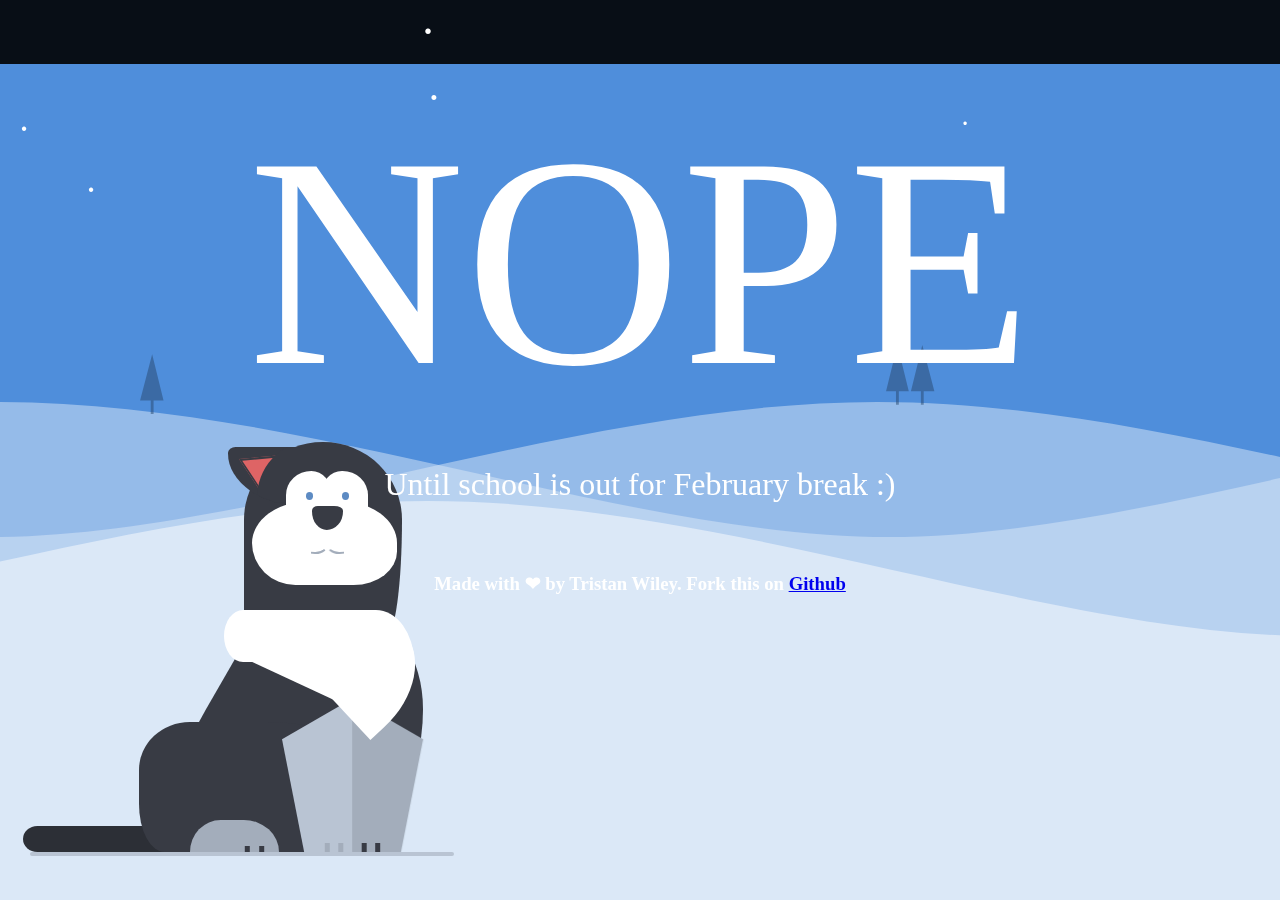
==== index.html @ 97c97c4b "Yelling" ====
<!DOCTYPE html>
<html>

<head>
    <title>Is Marcellus Closed?</title>
    <script src="https://ajax.googleapis.com/ajax/libs/jquery/3.1.0/jquery.min.js"></script>
    <script src="js/index.js"></script>
    <script src="js/snowstorm.js"></script>
    <link rel="stylesheet" type="text/css" href="css/style.css">
</head>

<body>
    <div class="ticker-wrap">
        <div class="ticker">
            <div class="ticker__item" id="after-school"></div>
            <div class="ticker__item">Don't yell at me if we don't have school, I can't control it.</div>
        </div>
    </div>
    <div class="isit">
        <h1 class="isclosed" style="display:flex;justify-content:center;align-items:center;font-size:300px; margin-bottom: 10px;">NOPE</h1>
        <div class="wintertext count" id="countdown"></div>
        <h1 class="wintertext">Until school is out for February break :)</h1>
        <h3 class="isskan"></h3>
        <h3 class="love" style="margin-top: 70px;">Made with &#10084; by Tristan Wiley. Fork this on <a href="https://github.com/TristanWiley/IsMarcellusClosed">Github</a></h3>
    </div>
    <!-- Begin Snowman -->
    <div class="content--husky">
        <div class="husky">
            <div class="husky-mane">
                <div class="husky-coat"></div>
            </div>
            <div class="husky-body">
                <div class="husky-head">
                    <div class="husky-ear"></div>
                    <div class="husky-ear"></div>
                    <div class="husky-face">
                        <div class="husky-eye"></div>
                        <div class="husky-eye"></div>
                        <div class="husky-nose"></div>
                        <div class="husky-mouth">
                            <div class="husky-lips"></div>
                            <div class="husky-tongue"></div>
                        </div>
                    </div>
                </div>
                <div class="husky-torso"></div>
            </div>
            <div class="husky-legs">
                <div class="husky-front-legs">
                    <div class="husky-leg"></div>
                    <div class="husky-leg"></div>
                </div>
                <div class="husky-hind-leg">
                </div>
            </div>
            <div class="husky-tail">
                <div class="husky-tail">
                    <div class="husky-tail">
                        <div class="husky-tail">
                            <div class="husky-tail">
                                <div class="husky-tail">
                                    <div class="husky-tail"></div>
                                </div>
                            </div>
                        </div>
                    </div>
                </div>
            </div>
        </div>

    </div>
    <!-- // End Snowman -->
    <!--Ads and analytics -->
    <script>
        (function(i, s, o, g, r, a, m) {
            i['GoogleAnalyticsObject'] = r;
            i[r] = i[r] || function() {
                (i[r].q = i[r].q || []).push(arguments)
            }, i[r].l = 1 * new Date();
            a = s.createElement(o),
                m = s.getElementsByTagName(o)[0];
            a.async = 1;
            a.src = g;
            m.parentNode.insertBefore(a, m)
        })(window, document, 'script', 'https://www.google-analytics.com/analytics.js', 'ga');

        ga('create', 'UA-87780012-1', 'auto');
        ga('send', 'pageview');
    </script>
    <div style="text-align: center;">
        <script async src="//pagead2.googlesyndication.com/pagead/js/adsbygoogle.js"></script>
        <!-- Is Marcellus Closed -->
        <ins class="adsbygoogle" style="display:block" data-ad-client="ca-pub-8228328083341151" data-ad-slot="7098614228" data-ad-format="auto"></ins>
        <script>
            (adsbygoogle = window.adsbygoogle || []).push({});
        </script>
    </div>
    <script>
        var end = new Date('02/17/2017 2:20 PM');

        var _second = 1000;
        var _minute = _second * 60;
        var _hour = _minute * 60;
        var _day = _hour * 24;
        var timer;

        function showRemaining() {
            var now = new Date();
            var distance = end - now;
            if (distance < 0) {

                clearInterval(timer);
                document.getElementById('countdown').innerHTML = 'EXPIRED!';

                return;
            }
            var days = Math.floor(distance / _day);
            var hours = Math.floor((distance % _day) / _hour);
            var minutes = Math.floor((distance % _hour) / _minute);
            var seconds = Math.floor((distance % _minute) / _second);

            document.getElementById('countdown').innerHTML = days + 'days ';
            document.getElementById('countdown').innerHTML += hours + 'hrs ';
            document.getElementById('countdown').innerHTML += minutes + 'mins ';
            document.getElementById('countdown').innerHTML += seconds + 'secs';
        }

        timer = setInterval(showRemaining, 1000);
    </script>
</body>

</html>
---- css/style.css ----
html,
body {
    color: white;
    margin: 0px;
}

@font-face {
    font-family: NOPEFont;
    src: url(http://ismarcellusclosed.com/DSSnowfall.ttf);
}

.isclosed {
    font-family: NOPEFont;
    font-weight: 100;
    margin-top: 10px;
}

.wintertext {
    font-family: NOPEFont;
    font-weight: 100;
    display: flex;
    justify-content: center;
    align-items: center;
}

.count {
    font-size: 75px;
    text-align: center;
}

.isskan {
    width: 100%;
    text-align: center;
}

.love {
    text-align: center;
}

.isit {
    z-index: 100;
}

@import url(http://fonts.googleapis.com/css?family=Mountains+of+Christmas:700);
.Absolute-Center {
    position: absolute;
    bottom: 0;
    left: 0;
    margin: 30px;
}

@-webkit-keyframes ticker {
  0% {
    -webkit-transform: translate3d(0, 0, 0);
    transform: translate3d(0, 0, 0);
    visibility: visible;
  }
  100% {
    -webkit-transform: translate3d(-100%, 0, 0);
    transform: translate3d(-100%, 0, 0);
  }
}

@keyframes ticker {
  0% {
    -webkit-transform: translate3d(0, 0, 0);
    transform: translate3d(0, 0, 0);
    visibility: visible;
  }
  100% {
    -webkit-transform: translate3d(-100%, 0, 0);
    transform: translate3d(-100%, 0, 0);
  }
}
.ticker-wrap {
  position: fixed;
  display: -webkit-box;
  top: 0;
  width: 100%;
  overflow: hidden;
  height: 4rem;
  background-color: rgba(0, 0, 0, 0.9);
  padding-left: 100%;
}

.ticker {
  display: inline-block;
  height: 4rem;
  line-height: 4rem;
  white-space: nowrap;
  padding-right: 100%;
  -webkit-animation-iteration-count: infinite;
  animation-iteration-count: infinite;
  -webkit-animation-timing-function: linear;
  animation-timing-function: linear;
  -webkit-animation-name: ticker;
  animation-name: ticker;
  -webkit-animation-duration: 20s;
  animation-duration: 15s;
}
.ticker__item {
  display: inline-block;
  padding: 0 2rem;
  font-size: 2rem;
  color: white;
}

body {
  padding-top: 5rem;
}

h1, h2, p {
  padding: 0 5%;
}


@-webkit-keyframes husky-head {
  0% {
    -webkit-transform: rotate(0);
    transform: rotate(0);
  }
  6.66667% {
    -webkit-transform: rotate(0);
    transform: rotate(0);
  }
  20% {
    -webkit-transform: rotate(-14deg);
    transform: rotate(-14deg);
  }
  40% {
    -webkit-transform: rotate(-7deg);
    transform: rotate(-7deg);
  }
  46.66667% {
    -webkit-transform: rotate(-14deg);
    transform: rotate(-14deg);
  }
  60% {
    -webkit-transform: rotate(-7deg);
    transform: rotate(-7deg);
  }
  73.33333% {
    -webkit-transform: rotate(0);
    transform: rotate(0);
  }
  80% {
    -webkit-transform: rotate(0);
    transform: rotate(0);
  }
}
@keyframes husky-head {
  0% {
    -webkit-transform: rotate(0);
    transform: rotate(0);
  }
  6.66667% {
    -webkit-transform: rotate(0);
    transform: rotate(0);
  }
  20% {
    -webkit-transform: rotate(-14deg);
    transform: rotate(-14deg);
  }
  40% {
    -webkit-transform: rotate(-7deg);
    transform: rotate(-7deg);
  }
  46.66667% {
    -webkit-transform: rotate(-14deg);
    transform: rotate(-14deg);
  }
  60% {
    -webkit-transform: rotate(-7deg);
    transform: rotate(-7deg);
  }
  73.33333% {
    -webkit-transform: rotate(0);
    transform: rotate(0);
  }
  80% {
    -webkit-transform: rotate(0);
    transform: rotate(0);
  }
}
@-webkit-keyframes husky-mouth {
  0% {
    -webkit-transform: translateX(0);
    transform: translateX(0);
  }
  6.66667% {
    -webkit-transform: translateX(0);
    transform: translateX(0);
  }
  13.33333% {
    -webkit-transform: translateX(35%);
    transform: translateX(35%);
  }
  20% {
    -webkit-transform: translateX(35%);
    transform: translateX(35%);
  }
  26.66667% {
    -webkit-transform: translateX(35%);
    transform: translateX(35%);
  }
  33.33333% {
    -webkit-transform: translateX(0) translateY(-5%);
    transform: translateX(0) translateY(-5%);
  }
}
@keyframes husky-mouth {
  0% {
    -webkit-transform: translateX(0);
    transform: translateX(0);
  }
  6.66667% {
    -webkit-transform: translateX(0);
    transform: translateX(0);
  }
  13.33333% {
    -webkit-transform: translateX(35%);
    transform: translateX(35%);
  }
  20% {
    -webkit-transform: translateX(35%);
    transform: translateX(35%);
  }
  26.66667% {
    -webkit-transform: translateX(35%);
    transform: translateX(35%);
  }
  33.33333% {
    -webkit-transform: translateX(0) translateY(-5%);
    transform: translateX(0) translateY(-5%);
  }
}
@-webkit-keyframes husky-nose {
  0% {
    -webkit-transform: translate(0);
    transform: translate(0);
  }
  6.66667% {
    -webkit-transform: translate(0);
    transform: translate(0);
  }
  13.33333% {
    -webkit-transform: translateX(100%);
    transform: translateX(100%);
  }
  26.66667% {
    -webkit-transform: translateX(100%);
    transform: translateX(100%);
  }
  33.33333% {
    -webkit-transform: translateX(0) translateY(-15%);
    transform: translateX(0) translateY(-15%);
  }
}
@keyframes husky-nose {
  0% {
    -webkit-transform: translate(0);
    transform: translate(0);
  }
  6.66667% {
    -webkit-transform: translate(0);
    transform: translate(0);
  }
  13.33333% {
    -webkit-transform: translateX(100%);
    transform: translateX(100%);
  }
  26.66667% {
    -webkit-transform: translateX(100%);
    transform: translateX(100%);
  }
  33.33333% {
    -webkit-transform: translateX(0) translateY(-15%);
    transform: translateX(0) translateY(-15%);
  }
}
@-webkit-keyframes husky-body {
  0% {
    -webkit-transform: translate(0);
    transform: translate(0);
  }
  6.66667% {
    -webkit-transform: translateY(3%);
    transform: translateY(3%);
  }
  13.33333% {
    -webkit-transform: translate(0);
    transform: translate(0);
  }
  20% {
    -webkit-transform: translate(0);
    transform: translate(0);
  }
  26.66667% {
    -webkit-transform: translateY(2%);
    transform: translateY(2%);
  }
  33.33333% {
    -webkit-transform: translateY(0);
    transform: translateY(0);
  }
}
@keyframes husky-body {
  0% {
    -webkit-transform: translate(0);
    transform: translate(0);
  }
  6.66667% {
    -webkit-transform: translateY(3%);
    transform: translateY(3%);
  }
  13.33333% {
    -webkit-transform: translate(0);
    transform: translate(0);
  }
  20% {
    -webkit-transform: translate(0);
    transform: translate(0);
  }
  26.66667% {
    -webkit-transform: translateY(2%);
    transform: translateY(2%);
  }
  33.33333% {
    -webkit-transform: translateY(0);
    transform: translateY(0);
  }
}
@-webkit-keyframes husky-mane {
  0% {
    -webkit-transform: translate(0);
    transform: translate(0);
  }
  6.66667% {
    -webkit-transform: translateY(5%);
    transform: translateY(5%);
  }
  13.33333% {
    -webkit-transform: translate(0);
    transform: translate(0);
  }
  20% {
    -webkit-transform: translate(0);
    transform: translate(0);
  }
  26.66667% {
    -webkit-transform: translateY(3%);
    transform: translateY(3%);
  }
  33.33333% {
    -webkit-transform: translateY(0);
    transform: translateY(0);
  }
}
@keyframes husky-mane {
  0% {
    -webkit-transform: translate(0);
    transform: translate(0);
  }
  6.66667% {
    -webkit-transform: translateY(5%);
    transform: translateY(5%);
  }
  13.33333% {
    -webkit-transform: translate(0);
    transform: translate(0);
  }
  20% {
    -webkit-transform: translate(0);
    transform: translate(0);
  }
  26.66667% {
    -webkit-transform: translateY(3%);
    transform: translateY(3%);
  }
  33.33333% {
    -webkit-transform: translateY(0);
    transform: translateY(0);
  }
}
@-webkit-keyframes husky-face {
  0% {
    -webkit-transform: translate(0);
    transform: translate(0);
  }
  6.66667% {
    -webkit-transform: translate(0);
    transform: translate(0);
  }
  13.33333% {
    -webkit-transform: translateX(15%);
    transform: translateX(15%);
  }
  20% {
    -webkit-transform: translateX(15%) translateY(0);
    transform: translateX(15%) translateY(0);
  }
  26.66667% {
    -webkit-transform: translateX(15%) translateY(0);
    transform: translateX(15%) translateY(0);
  }
  33.33333% {
    -webkit-transform: translateX(0) translateY(-15%);
    transform: translateX(0) translateY(-15%);
  }
  40% {
    -webkit-transform: translateX(0) translateY(-15%);
    transform: translateX(0) translateY(-15%);
  }
  46.66667% {
    -webkit-transform: translateX(0) translateY(0);
    transform: translateX(0) translateY(0);
  }
}
@keyframes husky-face {
  0% {
    -webkit-transform: translate(0);
    transform: translate(0);
  }
  6.66667% {
    -webkit-transform: translate(0);
    transform: translate(0);
  }
  13.33333% {
    -webkit-transform: translateX(15%);
    transform: translateX(15%);
  }
  20% {
    -webkit-transform: translateX(15%) translateY(0);
    transform: translateX(15%) translateY(0);
  }
  26.66667% {
    -webkit-transform: translateX(15%) translateY(0);
    transform: translateX(15%) translateY(0);
  }
  33.33333% {
    -webkit-transform: translateX(0) translateY(-15%);
    transform: translateX(0) translateY(-15%);
  }
  40% {
    -webkit-transform: translateX(0) translateY(-15%);
    transform: translateX(0) translateY(-15%);
  }
  46.66667% {
    -webkit-transform: translateX(0) translateY(0);
    transform: translateX(0) translateY(0);
  }
}
@-webkit-keyframes husky-left-eye {
  2.66667% {
    -webkit-transform: scaleY(1);
    transform: scaleY(1);
  }
  3.33333% {
    -webkit-transform: scaleY(0.3);
    transform: scaleY(0.3);
  }
  4% {
    -webkit-transform: scaleY(1);
    transform: scaleY(1);
  }
  6.66667% {
    -webkit-transform: translateX(0);
    transform: translateX(0);
  }
  9.33333% {
    -webkit-transform: scaleY(1) translateX(75%);
    transform: scaleY(1) translateX(75%);
  }
  10% {
    -webkit-transform: scaleY(0.3) translateX(75%);
    transform: scaleY(0.3) translateX(75%);
  }
  10.66667% {
    -webkit-transform: scaleY(1) translateX(75%);
    transform: scaleY(1) translateX(75%);
  }
  13.33333% {
    -webkit-transform: translateX(150%);
    transform: translateX(150%);
  }
  22% {
    -webkit-transform: scaleY(1) translateX(150%);
    transform: scaleY(1) translateX(150%);
  }
  22.66667% {
    -webkit-transform: scaleY(0.3) translateX(150%);
    transform: scaleY(0.3) translateX(150%);
  }
  23.33333% {
    -webkit-transform: scaleY(1) translateX(150%);
    transform: scaleY(1) translateX(150%);
  }
  25.33333% {
    -webkit-transform: scaleY(1) translateX(150%);
    transform: scaleY(1) translateX(150%);
  }
  26% {
    -webkit-transform: scaleY(0.3) translateX(150%);
    transform: scaleY(0.3) translateX(150%);
  }
  26.66667% {
    -webkit-transform: scaleY(1) translateX(150%);
    transform: scaleY(1) translateX(150%);
  }
  33.33333% {
    -webkit-transform: translateX(0) translateY(-170%);
    transform: translateX(0) translateY(-170%);
  }
  36.0% {
    -webkit-transform: scaleY(1) translateY(-170%);
    transform: scaleY(1) translateY(-170%);
  }
  36.66667% {
    -webkit-transform: scaleY(0.3) translateY(-170%);
    transform: scaleY(0.3) translateY(-170%);
  }
  37.33333% {
    -webkit-transform: scaleY(1) translateY(-170%);
    transform: scaleY(1) translateY(-170%);
  }
  38% {
    -webkit-transform: scaleY(1) translateY(-170%);
    transform: scaleY(1) translateY(-170%);
  }
  38.66667% {
    -webkit-transform: scaleY(0.3) translateY(-170%);
    transform: scaleY(0.3) translateY(-170%);
  }
  39.33333% {
    -webkit-transform: scaleY(1) translateY(-170%);
    transform: scaleY(1) translateY(-170%);
  }
  53.33333% {
    -webkit-transform: translateY(0);
    transform: translateY(0);
  }
  65.33333% {
    -webkit-transform: scaleY(1) translateY(0);
    transform: scaleY(1) translateY(0);
  }
  66% {
    -webkit-transform: scaleY(0.3) translateY(0);
    transform: scaleY(0.3) translateY(0);
  }
  66.66667% {
    -webkit-transform: scaleY(1) translateY(0);
    transform: scaleY(1) translateY(0);
  }
  70% {
    -webkit-transform: scaleY(1) translateY(0);
    transform: scaleY(1) translateY(0);
  }
  70.66667% {
    -webkit-transform: scaleY(0.3) translateY(0);
    transform: scaleY(0.3) translateY(0);
  }
  71.33333% {
    -webkit-transform: scaleY(1) translateY(0);
    transform: scaleY(1) translateY(0);
  }
}
@keyframes husky-left-eye {
  2.66667% {
    -webkit-transform: scaleY(1);
    transform: scaleY(1);
  }
  3.33333% {
    -webkit-transform: scaleY(0.3);
    transform: scaleY(0.3);
  }
  4% {
    -webkit-transform: scaleY(1);
    transform: scaleY(1);
  }
  6.66667% {
    -webkit-transform: translateX(0);
    transform: translateX(0);
  }
  9.33333% {
    -webkit-transform: scaleY(1) translateX(75%);
    transform: scaleY(1) translateX(75%);
  }
  10% {
    -webkit-transform: scaleY(0.3) translateX(75%);
    transform: scaleY(0.3) translateX(75%);
  }
  10.66667% {
    -webkit-transform: scaleY(1) translateX(75%);
    transform: scaleY(1) translateX(75%);
  }
  13.33333% {
    -webkit-transform: translateX(150%);
    transform: translateX(150%);
  }
  22% {
    -webkit-transform: scaleY(1) translateX(150%);
    transform: scaleY(1) translateX(150%);
  }
  22.66667% {
    -webkit-transform: scaleY(0.3) translateX(150%);
    transform: scaleY(0.3) translateX(150%);
  }
  23.33333% {
    -webkit-transform: scaleY(1) translateX(150%);
    transform: scaleY(1) translateX(150%);
  }
  25.33333% {
    -webkit-transform: scaleY(1) translateX(150%);
    transform: scaleY(1) translateX(150%);
  }
  26% {
    -webkit-transform: scaleY(0.3) translateX(150%);
    transform: scaleY(0.3) translateX(150%);
  }
  26.66667% {
    -webkit-transform: scaleY(1) translateX(150%);
    transform: scaleY(1) translateX(150%);
  }
  33.33333% {
    -webkit-transform: translateX(0) translateY(-170%);
    transform: translateX(0) translateY(-170%);
  }
  36.0% {
    -webkit-transform: scaleY(1) translateY(-170%);
    transform: scaleY(1) translateY(-170%);
  }
  36.66667% {
    -webkit-transform: scaleY(0.3) translateY(-170%);
    transform: scaleY(0.3) translateY(-170%);
  }
  37.33333% {
    -webkit-transform: scaleY(1) translateY(-170%);
    transform: scaleY(1) translateY(-170%);
  }
  38% {
    -webkit-transform: scaleY(1) translateY(-170%);
    transform: scaleY(1) translateY(-170%);
  }
  38.66667% {
    -webkit-transform: scaleY(0.3) translateY(-170%);
    transform: scaleY(0.3) translateY(-170%);
  }
  39.33333% {
    -webkit-transform: scaleY(1) translateY(-170%);
    transform: scaleY(1) translateY(-170%);
  }
  53.33333% {
    -webkit-transform: translateY(0);
    transform: translateY(0);
  }
  65.33333% {
    -webkit-transform: scaleY(1) translateY(0);
    transform: scaleY(1) translateY(0);
  }
  66% {
    -webkit-transform: scaleY(0.3) translateY(0);
    transform: scaleY(0.3) translateY(0);
  }
  66.66667% {
    -webkit-transform: scaleY(1) translateY(0);
    transform: scaleY(1) translateY(0);
  }
  70% {
    -webkit-transform: scaleY(1) translateY(0);
    transform: scaleY(1) translateY(0);
  }
  70.66667% {
    -webkit-transform: scaleY(0.3) translateY(0);
    transform: scaleY(0.3) translateY(0);
  }
  71.33333% {
    -webkit-transform: scaleY(1) translateY(0);
    transform: scaleY(1) translateY(0);
  }
}
@-webkit-keyframes husky-right-eye {
  2.66667% {
    -webkit-transform: scaleY(1);
    transform: scaleY(1);
  }
  3.33333% {
    -webkit-transform: scaleY(0.3);
    transform: scaleY(0.3);
  }
  4% {
    -webkit-transform: scaleY(1);
    transform: scaleY(1);
  }
  6.66667% {
    -webkit-transform: translateX(0);
    transform: translateX(0);
  }
  9.33333% {
    -webkit-transform: scaleY(1) translateX(75%);
    transform: scaleY(1) translateX(75%);
  }
  10% {
    -webkit-transform: scaleY(0.3) translateX(75%);
    transform: scaleY(0.3) translateX(75%);
  }
  10.66667% {
    -webkit-transform: scaleY(1) translateX(75%);
    transform: scaleY(1) translateX(75%);
  }
  13.33333% {
    -webkit-transform: translateX(150%);
    transform: translateX(150%);
  }
  22% {
    -webkit-transform: scaleY(1) translateX(150%);
    transform: scaleY(1) translateX(150%);
  }
  22.66667% {
    -webkit-transform: scaleY(0.3) translateX(150%);
    transform: scaleY(0.3) translateX(150%);
  }
  23.33333% {
    -webkit-transform: scaleY(1) translateX(150%);
    transform: scaleY(1) translateX(150%);
  }
  25.33333% {
    -webkit-transform: scaleY(1) translateX(150%);
    transform: scaleY(1) translateX(150%);
  }
  26% {
    -webkit-transform: scaleY(0.3) translateX(150%);
    transform: scaleY(0.3) translateX(150%);
  }
  26.66667% {
    -webkit-transform: scaleY(1) translateX(150%);
    transform: scaleY(1) translateX(150%);
  }
  33.33333% {
    -webkit-transform: translateX(0) translateY(-170%);
    transform: translateX(0) translateY(-170%);
  }
  36.0% {
    -webkit-transform: scaleY(1) translateY(-170%);
    transform: scaleY(1) translateY(-170%);
  }
  36.66667% {
    -webkit-transform: scaleY(0.3) translateY(-170%);
    transform: scaleY(0.3) translateY(-170%);
  }
  37.33333% {
    -webkit-transform: scaleY(1) translateY(-170%);
    transform: scaleY(1) translateY(-170%);
  }
  38% {
    -webkit-transform: scaleY(1) translateY(-170%);
    transform: scaleY(1) translateY(-170%);
  }
  38.66667% {
    -webkit-transform: scaleY(0.3) translateY(-170%);
    transform: scaleY(0.3) translateY(-170%);
  }
  39.33333% {
    -webkit-transform: scaleY(1) translateY(-170%);
    transform: scaleY(1) translateY(-170%);
  }
  53.33333% {
    -webkit-transform: translateY(0);
    transform: translateY(0);
  }
  65.33333% {
    -webkit-transform: scaleY(1) translateY(0);
    transform: scaleY(1) translateY(0);
  }
  66% {
    -webkit-transform: scaleY(0.3) translateY(0);
    transform: scaleY(0.3) translateY(0);
  }
  66.66667% {
    -webkit-transform: scaleY(1) translateY(0);
    transform: scaleY(1) translateY(0);
  }
  70% {
    -webkit-transform: scaleY(1) translateY(0);
    transform: scaleY(1) translateY(0);
  }
  70.66667% {
    -webkit-transform: scaleY(0.3) translateY(0);
    transform: scaleY(0.3) translateY(0);
  }
  71.33333% {
    -webkit-transform: scaleY(1) translateY(0);
    transform: scaleY(1) translateY(0);
  }
}
@keyframes husky-right-eye {
  2.66667% {
    -webkit-transform: scaleY(1);
    transform: scaleY(1);
  }
  3.33333% {
    -webkit-transform: scaleY(0.3);
    transform: scaleY(0.3);
  }
  4% {
    -webkit-transform: scaleY(1);
    transform: scaleY(1);
  }
  6.66667% {
    -webkit-transform: translateX(0);
    transform: translateX(0);
  }
  9.33333% {
    -webkit-transform: scaleY(1) translateX(75%);
    transform: scaleY(1) translateX(75%);
  }
  10% {
    -webkit-transform: scaleY(0.3) translateX(75%);
    transform: scaleY(0.3) translateX(75%);
  }
  10.66667% {
    -webkit-transform: scaleY(1) translateX(75%);
    transform: scaleY(1) translateX(75%);
  }
  13.33333% {
    -webkit-transform: translateX(150%);
    transform: translateX(150%);
  }
  22% {
    -webkit-transform: scaleY(1) translateX(150%);
    transform: scaleY(1) translateX(150%);
  }
  22.66667% {
    -webkit-transform: scaleY(0.3) translateX(150%);
    transform: scaleY(0.3) translateX(150%);
  }
  23.33333% {
    -webkit-transform: scaleY(1) translateX(150%);
    transform: scaleY(1) translateX(150%);
  }
  25.33333% {
    -webkit-transform: scaleY(1) translateX(150%);
    transform: scaleY(1) translateX(150%);
  }
  26% {
    -webkit-transform: scaleY(0.3) translateX(150%);
    transform: scaleY(0.3) translateX(150%);
  }
  26.66667% {
    -webkit-transform: scaleY(1) translateX(150%);
    transform: scaleY(1) translateX(150%);
  }
  33.33333% {
    -webkit-transform: translateX(0) translateY(-170%);
    transform: translateX(0) translateY(-170%);
  }
  36.0% {
    -webkit-transform: scaleY(1) translateY(-170%);
    transform: scaleY(1) translateY(-170%);
  }
  36.66667% {
    -webkit-transform: scaleY(0.3) translateY(-170%);
    transform: scaleY(0.3) translateY(-170%);
  }
  37.33333% {
    -webkit-transform: scaleY(1) translateY(-170%);
    transform: scaleY(1) translateY(-170%);
  }
  38% {
    -webkit-transform: scaleY(1) translateY(-170%);
    transform: scaleY(1) translateY(-170%);
  }
  38.66667% {
    -webkit-transform: scaleY(0.3) translateY(-170%);
    transform: scaleY(0.3) translateY(-170%);
  }
  39.33333% {
    -webkit-transform: scaleY(1) translateY(-170%);
    transform: scaleY(1) translateY(-170%);
  }
  53.33333% {
    -webkit-transform: translateY(0);
    transform: translateY(0);
  }
  65.33333% {
    -webkit-transform: scaleY(1) translateY(0);
    transform: scaleY(1) translateY(0);
  }
  66% {
    -webkit-transform: scaleY(0.3) translateY(0);
    transform: scaleY(0.3) translateY(0);
  }
  66.66667% {
    -webkit-transform: scaleY(1) translateY(0);
    transform: scaleY(1) translateY(0);
  }
  70% {
    -webkit-transform: scaleY(1) translateY(0);
    transform: scaleY(1) translateY(0);
  }
  70.66667% {
    -webkit-transform: scaleY(0.3) translateY(0);
    transform: scaleY(0.3) translateY(0);
  }
  71.33333% {
    -webkit-transform: scaleY(1) translateY(0);
    transform: scaleY(1) translateY(0);
  }
}
@-webkit-keyframes husky-tongue {
  46.66667% {
    -webkit-transform: translateY(0);
    transform: translateY(0);
  }
  53.33333% {
    -webkit-transform: translateY(100%) rotate(10deg);
    transform: translateY(100%) rotate(10deg);
  }
  73.33333% {
    -webkit-transform: translateY(100%) rotate(10deg);
    transform: translateY(100%) rotate(10deg);
  }
  80% {
    -webkit-transform: translateY(0);
    transform: translateY(0);
  }
}
@keyframes husky-tongue {
  46.66667% {
    -webkit-transform: translateY(0);
    transform: translateY(0);
  }
  53.33333% {
    -webkit-transform: translateY(100%) rotate(10deg);
    transform: translateY(100%) rotate(10deg);
  }
  73.33333% {
    -webkit-transform: translateY(100%) rotate(10deg);
    transform: translateY(100%) rotate(10deg);
  }
  80% {
    -webkit-transform: translateY(0);
    transform: translateY(0);
  }
}
@-webkit-keyframes husky-mouth-cover-left {
  40% {
    -webkit-transform: rotate(0);
    transform: rotate(0);
  }
  60% {
    -webkit-transform: rotate(90deg);
    transform: rotate(90deg);
  }
  73.33333% {
    -webkit-transform: rotate(90deg);
    transform: rotate(90deg);
  }
  86.66667% {
    -webkit-transform: rotate(0);
    transform: rotate(0);
  }
}
@keyframes husky-mouth-cover-left {
  40% {
    -webkit-transform: rotate(0);
    transform: rotate(0);
  }
  60% {
    -webkit-transform: rotate(90deg);
    transform: rotate(90deg);
  }
  73.33333% {
    -webkit-transform: rotate(90deg);
    transform: rotate(90deg);
  }
  86.66667% {
    -webkit-transform: rotate(0);
    transform: rotate(0);
  }
}
@-webkit-keyframes husky-mouth-cover-right {
  40% {
    -webkit-transform: rotate(0);
    transform: rotate(0);
  }
  60% {
    -webkit-transform: rotate(-90deg);
    transform: rotate(-90deg);
  }
  73.33333% {
    -webkit-transform: rotate(-90deg);
    transform: rotate(-90deg);
  }
  86.66667% {
    -webkit-transform: rotate(0);
    transform: rotate(0);
  }
}
@keyframes husky-mouth-cover-right {
  40% {
    -webkit-transform: rotate(0);
    transform: rotate(0);
  }
  60% {
    -webkit-transform: rotate(-90deg);
    transform: rotate(-90deg);
  }
  73.33333% {
    -webkit-transform: rotate(-90deg);
    transform: rotate(-90deg);
  }
  86.66667% {
    -webkit-transform: rotate(0);
    transform: rotate(0);
  }
}
@-webkit-keyframes husky-tail {
  6.66667% {
    -webkit-transform: rotate(0);
    transform: rotate(0);
  }
  10% {
    -webkit-transform: rotate(30deg);
    transform: rotate(30deg);
  }
  13.33333% {
    -webkit-transform: rotate(0);
    transform: rotate(0);
  }
  20% {
    -webkit-transform: rotate(0);
    transform: rotate(0);
  }
  26.66667% {
    -webkit-transform: rotate(30deg);
    transform: rotate(30deg);
  }
  46.66667% {
    -webkit-transform: rotate(30deg);
    transform: rotate(30deg);
  }
  48.33333% {
    -webkit-transform: rotate(0);
    transform: rotate(0);
  }
  50% {
    -webkit-transform: rotate(28deg);
    transform: rotate(28deg);
  }
  50.83333% {
    -webkit-transform: rotate(0);
    transform: rotate(0);
  }
  51.66667% {
    -webkit-transform: rotate(28deg);
    transform: rotate(28deg);
  }
  52.5% {
    -webkit-transform: rotate(0);
    transform: rotate(0);
  }
  53.33333% {
    -webkit-transform: rotate(28deg);
    transform: rotate(28deg);
  }
  54.16667% {
    -webkit-transform: rotate(0);
    transform: rotate(0);
  }
  55.0% {
    -webkit-transform: rotate(28deg);
    transform: rotate(28deg);
  }
  55.83333% {
    -webkit-transform: rotate(0);
    transform: rotate(0);
  }
  56.66667% {
    -webkit-transform: rotate(28deg);
    transform: rotate(28deg);
  }
  57.5% {
    -webkit-transform: rotate(0);
    transform: rotate(0);
  }
  58.33333% {
    -webkit-transform: rotate(28deg);
    transform: rotate(28deg);
  }
  59.16667% {
    -webkit-transform: rotate(0);
    transform: rotate(0);
  }
  60% {
    -webkit-transform: rotate(28deg);
    transform: rotate(28deg);
  }
  60.83333% {
    -webkit-transform: rotate(0);
    transform: rotate(0);
  }
  61.66667% {
    -webkit-transform: rotate(28deg);
    transform: rotate(28deg);
  }
  62.5% {
    -webkit-transform: rotate(0);
    transform: rotate(0);
  }
  63.33333% {
    -webkit-transform: rotate(28deg);
    transform: rotate(28deg);
  }
  64.16667% {
    -webkit-transform: rotate(0);
    transform: rotate(0);
  }
  65% {
    -webkit-transform: rotate(28deg);
    transform: rotate(28deg);
  }
  65.83333% {
    -webkit-transform: rotate(0);
    transform: rotate(0);
  }
  66.66667% {
    -webkit-transform: rotate(28deg);
    transform: rotate(28deg);
  }
  67.5% {
    -webkit-transform: rotate(0);
    transform: rotate(0);
  }
  68.33333% {
    -webkit-transform: rotate(28deg);
    transform: rotate(28deg);
  }
  69.16667% {
    -webkit-transform: rotate(0);
    transform: rotate(0);
  }
  70% {
    -webkit-transform: rotate(28deg);
    transform: rotate(28deg);
  }
  70.83333% {
    -webkit-transform: rotate(0);
    transform: rotate(0);
  }
  71.66667% {
    -webkit-transform: rotate(28deg);
    transform: rotate(28deg);
  }
  72.5% {
    -webkit-transform: rotate(0);
    transform: rotate(0);
  }
}
@keyframes husky-tail {
  6.66667% {
    -webkit-transform: rotate(0);
    transform: rotate(0);
  }
  10% {
    -webkit-transform: rotate(30deg);
    transform: rotate(30deg);
  }
  13.33333% {
    -webkit-transform: rotate(0);
    transform: rotate(0);
  }
  20% {
    -webkit-transform: rotate(0);
    transform: rotate(0);
  }
  26.66667% {
    -webkit-transform: rotate(30deg);
    transform: rotate(30deg);
  }
  46.66667% {
    -webkit-transform: rotate(30deg);
    transform: rotate(30deg);
  }
  48.33333% {
    -webkit-transform: rotate(0);
    transform: rotate(0);
  }
  50% {
    -webkit-transform: rotate(28deg);
    transform: rotate(28deg);
  }
  50.83333% {
    -webkit-transform: rotate(0);
    transform: rotate(0);
  }
  51.66667% {
    -webkit-transform: rotate(28deg);
    transform: rotate(28deg);
  }
  52.5% {
    -webkit-transform: rotate(0);
    transform: rotate(0);
  }
  53.33333% {
    -webkit-transform: rotate(28deg);
    transform: rotate(28deg);
  }
  54.16667% {
    -webkit-transform: rotate(0);
    transform: rotate(0);
  }
  55.0% {
    -webkit-transform: rotate(28deg);
    transform: rotate(28deg);
  }
  55.83333% {
    -webkit-transform: rotate(0);
    transform: rotate(0);
  }
  56.66667% {
    -webkit-transform: rotate(28deg);
    transform: rotate(28deg);
  }
  57.5% {
    -webkit-transform: rotate(0);
    transform: rotate(0);
  }
  58.33333% {
    -webkit-transform: rotate(28deg);
    transform: rotate(28deg);
  }
  59.16667% {
    -webkit-transform: rotate(0);
    transform: rotate(0);
  }
  60% {
    -webkit-transform: rotate(28deg);
    transform: rotate(28deg);
  }
  60.83333% {
    -webkit-transform: rotate(0);
    transform: rotate(0);
  }
  61.66667% {
    -webkit-transform: rotate(28deg);
    transform: rotate(28deg);
  }
  62.5% {
    -webkit-transform: rotate(0);
    transform: rotate(0);
  }
  63.33333% {
    -webkit-transform: rotate(28deg);
    transform: rotate(28deg);
  }
  64.16667% {
    -webkit-transform: rotate(0);
    transform: rotate(0);
  }
  65% {
    -webkit-transform: rotate(28deg);
    transform: rotate(28deg);
  }
  65.83333% {
    -webkit-transform: rotate(0);
    transform: rotate(0);
  }
  66.66667% {
    -webkit-transform: rotate(28deg);
    transform: rotate(28deg);
  }
  67.5% {
    -webkit-transform: rotate(0);
    transform: rotate(0);
  }
  68.33333% {
    -webkit-transform: rotate(28deg);
    transform: rotate(28deg);
  }
  69.16667% {
    -webkit-transform: rotate(0);
    transform: rotate(0);
  }
  70% {
    -webkit-transform: rotate(28deg);
    transform: rotate(28deg);
  }
  70.83333% {
    -webkit-transform: rotate(0);
    transform: rotate(0);
  }
  71.66667% {
    -webkit-transform: rotate(28deg);
    transform: rotate(28deg);
  }
  72.5% {
    -webkit-transform: rotate(0);
    transform: rotate(0);
  }
}
@-webkit-keyframes husky-left-ear {
  0% {
    -webkit-transform: rotate(6deg);
    transform: rotate(6deg);
  }
  6.66667% {
    -webkit-transform: rotate(6deg);
    transform: rotate(6deg);
  }
  13.33333% {
    -webkit-transform: rotate(15deg);
    transform: rotate(15deg);
  }
  26.66667% {
    -webkit-transform: rotate(15deg);
    transform: rotate(15deg);
  }
  33.33333% {
    -webkit-transform: rotate(30deg);
    transform: rotate(30deg);
  }
  40% {
    -webkit-transform: rotate(30deg);
    transform: rotate(30deg);
  }
  46.66667% {
    -webkit-transform: rotate(0deg);
    transform: rotate(0deg);
  }
  53.33333% {
    -webkit-transform: rotate(0deg);
    transform: rotate(0deg);
  }
  60% {
    -webkit-transform: rotate(15deg);
    transform: rotate(15deg);
  }
  80% {
    -webkit-transform: rotate(15deg);
    transform: rotate(15deg);
  }
  93.33333% {
    -webkit-transform: rotate(6deg);
    transform: rotate(6deg);
  }
  100% {
    -webkit-transform: rotateZ(6deg);
    transform: rotateZ(6deg);
  }
}
@keyframes husky-left-ear {
  0% {
    -webkit-transform: rotate(6deg);
    transform: rotate(6deg);
  }
  6.66667% {
    -webkit-transform: rotate(6deg);
    transform: rotate(6deg);
  }
  13.33333% {
    -webkit-transform: rotate(15deg);
    transform: rotate(15deg);
  }
  26.66667% {
    -webkit-transform: rotate(15deg);
    transform: rotate(15deg);
  }
  33.33333% {
    -webkit-transform: rotate(30deg);
    transform: rotate(30deg);
  }
  40% {
    -webkit-transform: rotate(30deg);
    transform: rotate(30deg);
  }
  46.66667% {
    -webkit-transform: rotate(0deg);
    transform: rotate(0deg);
  }
  53.33333% {
    -webkit-transform: rotate(0deg);
    transform: rotate(0deg);
  }
  60% {
    -webkit-transform: rotate(15deg);
    transform: rotate(15deg);
  }
  80% {
    -webkit-transform: rotate(15deg);
    transform: rotate(15deg);
  }
  93.33333% {
    -webkit-transform: rotate(6deg);
    transform: rotate(6deg);
  }
  100% {
    -webkit-transform: rotateZ(6deg);
    transform: rotateZ(6deg);
  }
}
@-webkit-keyframes husky-right-ear {
  0% {
    -webkit-transform: rotateZ(-16deg) rotateY(180deg);
    transform: rotateZ(-16deg) rotateY(180deg);
  }
  6.66667% {
    -webkit-transform: rotateZ(-16deg) rotateY(180deg);
    transform: rotateZ(-16deg) rotateY(180deg);
  }
  13.33333% {
    -webkit-transform: rotateZ(-19deg) rotateY(180deg);
    transform: rotateZ(-19deg) rotateY(180deg);
  }
  26.66667% {
    -webkit-transform: rotateZ(-19deg) rotateY(180deg);
    transform: rotateZ(-19deg) rotateY(180deg);
  }
  33.33333% {
    -webkit-transform: rotateZ(-30deg) rotateY(180deg);
    transform: rotateZ(-30deg) rotateY(180deg);
  }
  36.66667% {
    -webkit-transform: rotateZ(-19deg) rotateY(180deg);
    transform: rotateZ(-19deg) rotateY(180deg);
  }
  37.33333% {
    -webkit-transform: rotateZ(-30deg) rotateY(180deg);
    transform: rotateZ(-30deg) rotateY(180deg);
  }
  38% {
    -webkit-transform: rotateZ(-19deg) rotateY(180deg);
    transform: rotateZ(-19deg) rotateY(180deg);
  }
  40% {
    -webkit-transform: rotateZ(-19deg) rotateY(180deg);
    transform: rotateZ(-19deg) rotateY(180deg);
  }
  40.66667% {
    -webkit-transform: rotateZ(-30deg) rotateY(180deg);
    transform: rotateZ(-30deg) rotateY(180deg);
  }
  41.33333% {
    -webkit-transform: rotateZ(-19deg) rotateY(180deg);
    transform: rotateZ(-19deg) rotateY(180deg);
  }
  46.66667% {
    -webkit-transform: rotateZ(-9deg) rotateY(180deg);
    transform: rotateZ(-9deg) rotateY(180deg);
  }
  53.33333% {
    -webkit-transform: rotateZ(-9deg) rotateY(180deg);
    transform: rotateZ(-9deg) rotateY(180deg);
  }
  60% {
    -webkit-transform: rotateZ(-19deg) rotateY(180deg);
    transform: rotateZ(-19deg) rotateY(180deg);
  }
  60.66667% {
    -webkit-transform: rotateZ(-30deg) rotateY(180deg);
    transform: rotateZ(-30deg) rotateY(180deg);
  }
  61.33333% {
    -webkit-transform: rotateZ(-19deg) rotateY(180deg);
    transform: rotateZ(-19deg) rotateY(180deg);
  }
  62.66667% {
    -webkit-transform: rotateZ(-19deg) rotateY(180deg);
    transform: rotateZ(-19deg) rotateY(180deg);
  }
  63.33333% {
    -webkit-transform: rotateZ(-30deg) rotateY(180deg);
    transform: rotateZ(-30deg) rotateY(180deg);
  }
  64% {
    -webkit-transform: rotateZ(-19deg) rotateY(180deg);
    transform: rotateZ(-19deg) rotateY(180deg);
  }
  80% {
    -webkit-transform: rotateZ(-19deg) rotateY(180deg);
    transform: rotateZ(-19deg) rotateY(180deg);
  }
  93.33333% {
    -webkit-transform: rotateZ(-16deg) rotateY(180deg);
    transform: rotateZ(-16deg) rotateY(180deg);
  }
  100% {
    -webkit-transform: rotateZ(-16deg) rotateY(180deg);
    transform: rotateZ(-16deg) rotateY(180deg);
  }
}
@keyframes husky-right-ear {
  0% {
    -webkit-transform: rotateZ(-16deg) rotateY(180deg);
    transform: rotateZ(-16deg) rotateY(180deg);
  }
  6.66667% {
    -webkit-transform: rotateZ(-16deg) rotateY(180deg);
    transform: rotateZ(-16deg) rotateY(180deg);
  }
  13.33333% {
    -webkit-transform: rotateZ(-19deg) rotateY(180deg);
    transform: rotateZ(-19deg) rotateY(180deg);
  }
  26.66667% {
    -webkit-transform: rotateZ(-19deg) rotateY(180deg);
    transform: rotateZ(-19deg) rotateY(180deg);
  }
  33.33333% {
    -webkit-transform: rotateZ(-30deg) rotateY(180deg);
    transform: rotateZ(-30deg) rotateY(180deg);
  }
  36.66667% {
    -webkit-transform: rotateZ(-19deg) rotateY(180deg);
    transform: rotateZ(-19deg) rotateY(180deg);
  }
  37.33333% {
    -webkit-transform: rotateZ(-30deg) rotateY(180deg);
    transform: rotateZ(-30deg) rotateY(180deg);
  }
  38% {
    -webkit-transform: rotateZ(-19deg) rotateY(180deg);
    transform: rotateZ(-19deg) rotateY(180deg);
  }
  40% {
    -webkit-transform: rotateZ(-19deg) rotateY(180deg);
    transform: rotateZ(-19deg) rotateY(180deg);
  }
  40.66667% {
    -webkit-transform: rotateZ(-30deg) rotateY(180deg);
    transform: rotateZ(-30deg) rotateY(180deg);
  }
  41.33333% {
    -webkit-transform: rotateZ(-19deg) rotateY(180deg);
    transform: rotateZ(-19deg) rotateY(180deg);
  }
  46.66667% {
    -webkit-transform: rotateZ(-9deg) rotateY(180deg);
    transform: rotateZ(-9deg) rotateY(180deg);
  }
  53.33333% {
    -webkit-transform: rotateZ(-9deg) rotateY(180deg);
    transform: rotateZ(-9deg) rotateY(180deg);
  }
  60% {
    -webkit-transform: rotateZ(-19deg) rotateY(180deg);
    transform: rotateZ(-19deg) rotateY(180deg);
  }
  60.66667% {
    -webkit-transform: rotateZ(-30deg) rotateY(180deg);
    transform: rotateZ(-30deg) rotateY(180deg);
  }
  61.33333% {
    -webkit-transform: rotateZ(-19deg) rotateY(180deg);
    transform: rotateZ(-19deg) rotateY(180deg);
  }
  62.66667% {
    -webkit-transform: rotateZ(-19deg) rotateY(180deg);
    transform: rotateZ(-19deg) rotateY(180deg);
  }
  63.33333% {
    -webkit-transform: rotateZ(-30deg) rotateY(180deg);
    transform: rotateZ(-30deg) rotateY(180deg);
  }
  64% {
    -webkit-transform: rotateZ(-19deg) rotateY(180deg);
    transform: rotateZ(-19deg) rotateY(180deg);
  }
  80% {
    -webkit-transform: rotateZ(-19deg) rotateY(180deg);
    transform: rotateZ(-19deg) rotateY(180deg);
  }
  93.33333% {
    -webkit-transform: rotateZ(-16deg) rotateY(180deg);
    transform: rotateZ(-16deg) rotateY(180deg);
  }
  100% {
    -webkit-transform: rotateZ(-16deg) rotateY(180deg);
    transform: rotateZ(-16deg) rotateY(180deg);
  }
}
body {
  background-color: #4F8EDB;
}

.codrops-header h1 {
  -webkit-animation: squigglevision 0.3s infinite;
  animation: squigglevision 0.3s infinite;
  -webkit-animation-timing-function: cubic-bezier(0, 0, 0.8, 0.9);
  animation-timing-function: cubic-bezier(0, 0, 0.8, 0.9);
}

.codrops-icon--drop:before {
  color: #3B6BA5;
}

.content--husky {
  display: -webkit-flex;
  display: -ms-flexbox;
  display: flex;
  -webkit-flex-direction: column;
  -ms-flex-direction: column;
  flex-direction: column;
  -webkit-justify-content: flex-end;
  -ms-flex-pack: end;
  justify-content: flex-end;
  -webkit-align-items: baseline;
  -ms-flex-align: baseline;
  align-items: baseline;
  height: 100%;
  position: fixed;
  pointer-events: none;
  top: 0;
  width: 100%;
  margin: 0;
  padding: 3rem 0;
  -webkit-animation: squigglevision 0.3s infinite;
  animation: squigglevision 0.3s infinite;
  background-image: url("data:image/svg+xml;charset=utf8,%3Csvg%20height%3D%2278%22%20width%3D%22500%22%20viewBox%3D%220%200%20500%2078%22%20xmlns%3D%22http%3A%2F%2Fwww%2Ew3%2Eorg%2F2000%2Fsvg%22%3E%3Cpath%20fill%3D%22%23dbe8f7%22%20d%3D%22M375%2C27c%2D37%2C0%2D82%2E5%2D19%2D125%2D19s%2D88%2C19%2D125%2C19S42%2E5%2C8%2C0%2C8v70h250h250V8C457%2E5%2C8%2C412%2C27%2C375%2C27z%22%2F%3E%3C%2Fsvg%3E");
}
.content--husky *, .content--husky *:before, .content--husky *:after {
  -webkit-animation-timing-function: cubic-bezier(0.645, 0.045, 0.355, 1) !important;
  animation-timing-function: cubic-bezier(0.645, 0.045, 0.355, 1) !important;
}
.content--husky *:before, .content--husky *:after {
  content: '';
  display: block;
  position: absolute;
}
.content--husky, .content--husky:before, .content--husky:after {
  background-repeat: no-repeat;
  background-size: 395vmin;
  background-position: -150vmin calc(100% + 11vmin);
}
.content--husky:before, .content--husky:after {
  background-image: url("data:image/svg+xml;charset=utf8,%3Csvg%20height%3D%2278%22%20width%3D%22500%22%20viewBox%3D%220%200%20500%2078%22%20xmlns%3D%22http%3A%2F%2Fwww%2Ew3%2Eorg%2F2000%2Fsvg%22%3E%3Cpath%20fill%3D%22%23dbe8f7%22%20d%3D%22M375%2C27c%2D37%2C0%2D82%2E5%2D19%2D125%2D19s%2D88%2C19%2D125%2C19S42%2E5%2C8%2C0%2C8v70h250h250V8C457%2E5%2C8%2C412%2C27%2C375%2C27z%22%2F%3E%3Cpolygon%20fill%3D%22rgba%280%2C%200%2C%200%2C%200%2E5%29%22%20points%3D%22256%2E3%2C0%20254%2E7%2C6%2E5%20256%2E1%2C6%2E5%20256%2E1%2C8%2E4%20256%2E3%2C8%2E4%20256%2E5%2C8%2E4%20256%2E5%2C6%2E5%20258%2C6%2E5%22%2F%3E%3Cpolygon%20fill%3D%22rgba%280%2C%200%2C%200%2C%200%2E5%29%22%20points%3D%22252%2E8%2C0%20251%2E2%2C6%2E5%20252%2E6%2C6%2E5%20252%2E6%2C8%2E4%20252%2E8%2C8%2E4%20253%2C8%2E4%20253%2C6%2E5%20254%2E4%2C6%2E5%22%2F%3E%3Cpolygon%20fill%3D%22rgba%280%2C%200%2C%200%2C%200%2E5%29%22%20points%3D%2221%2E4%2C1%2E3%2019%2E7%2C7%2E8%2021%2E2%2C7%2E8%2021%2E2%2C9%2E7%2021%2E4%2C9%2E7%2021%2E6%2C9%2E7%2021%2E6%2C7%2E8%2023%2C7%2E8%22%2F%3E%3C%2Fsvg%3E");
}
.content--husky:before {
  background-position: left bottom;
}
.content--husky:after {
  background-position: -100vmin bottom;
}
@media (max-width: 700px) {
  .content--husky:after {
    background-position: -115vmin bottom;
  }
}
.content--husky:before, .content--husky:after {
  content: '';
  display: block;
  position: absolute;
  top: 0;
  left: 0;
  width: 100%;
  height: 100%;
  opacity: 0.5;
  z-index: -1;
}

.husky {
  -webkit-animation: husky-squiggly-anim 0.3s infinite;
  animation: husky-squiggly-anim 0.3s infinite;
  height: 48vmin;
  width: 67.2vmin;
}
@media screen and (max-width: 400px) {
  .husky {
    -webkit-animation: husky-none;
    animation: husky-none;
  }
}
.husky:before {
  width: 70%;
  height: 0.4vmin;
  background: #B9C4D3;
  border-radius: 0.4vmin;
  top: 100%;
  left: 5%;
  z-index: 2;
}
.husky:after {
  width: 100vw;
  left: 50%;
  height: 3rem;
  top: calc(100% + 0.4vmin);
  z-index: 3;
  background: #dbe8f7;
  -webkit-transform: translateX(-50%);
  transform: translateX(-50%);
}

.husky-head {
  -webkit-animation: husky-head 12s none infinite;
  animation: husky-head 12s none infinite;
  position: absolute;
  height: 45%;
  width: 58%;
  left: 34%;
  top: 5%;
  -webkit-transform-origin: bottom center;
  transform-origin: bottom center;
}
.husky-head:before {
  background: #383B44;
  border-top-left-radius: 50% 40%;
  border-top-right-radius: 50% 40%;
  border-bottom-right-radius: 10% 60%;
  height: 100%;
  width: 100%;
}

.husky-face {
  -webkit-animation: husky-face 12s none infinite;
  animation: husky-face 12s none infinite;
  position: absolute;
  width: 98%;
  height: 62%;
  top: 15%;
  left: 2%;
}
.husky-face:before {
  z-index: 1;
  width: 94%;
  height: 70%;
  left: 3%;
  background-color: white;
  bottom: 5%;
  border-top-left-radius: 40% 50%;
  border-top-right-radius: 40% 50%;
  border-bottom-left-radius: 30% 50%;
  border-bottom-right-radius: 30% 40%;
}

.husky-eye {
  -webkit-animation: husky-eyes 12s none infinite;
  animation: husky-eyes 12s none infinite;
  position: absolute;
  width: 30%;
  height: 40%;
  background-color: white;
  right: 45%;
  border-top-left-radius: 55% 50%;
  border-top-right-radius: 45% 50%;
  z-index: 2;
}
.husky-eye:before {
  -webkit-animation: husky-left-eye 12s none infinite;
  animation: husky-left-eye 12s none infinite;
  height: 15%;
  width: 15%;
  border-radius: 100%;
  background: #5D8BC3;
  top: 45%;
  left: 45%;
  -webkit-transform-origin: center center;
  transform-origin: center center;
}
.husky-eye + .husky-eye {
  z-index: 1;
  right: initial;
  left: 48%;
  border-top-right-radius: 55% 50%;
  border-top-left-radius: 45% 50%;
}

.husky-nose {
  -webkit-animation: husky-nose 12s none infinite;
  animation: husky-nose 12s none infinite;
  z-index: 2;
  position: absolute;
  width: 20%;
  height: 20%;
  top: 29%;
  left: 42%;
}
.husky-nose:after {
  background: #383B44;
  height: 100%;
  width: 100%;
  border-top-left-radius: 20% 20%;
  border-top-right-radius: 30% 20%;
  border-bottom-right-radius: 55% 80%;
  border-bottom-left-radius: 50% 80%;
}
.husky-nose:before {
  height: 100%;
  width: 200%;
  background: white;
  top: 50%;
  left: -50%;
  z-index: -1;
  border-radius: 50%;
}

.husky-ear {
  -webkit-animation: husky-left-ear 12s both infinite;
  animation: husky-left-ear 12s both infinite;
  position: absolute;
  top: 3%;
  left: -10%;
  width: 48%;
  height: 30%;
  border-bottom-left-radius: 100% 90%;
  border-top-left-radius: 10%;
  -webkit-transform-origin: 80% center;
  transform-origin: 80% center;
  overflow: hidden;
  background: #383B44;
}
.husky-ear:before {
  width: 70%;
  height: 55%;
  border: 2px solid #383B44;
  background: #DE6465;
  top: 20%;
  left: 15%;
  -webkit-transform-origin: top left;
  transform-origin: top left;
  -webkit-transform: skewX(30deg) rotate(-5deg);
  transform: skewX(30deg) rotate(-5deg);
}
.husky-ear:after {
  width: 70%;
  height: 100%;
  border-top-left-radius: 100%;
  background: #383B44;
  left: 32%;
  -webkit-transform-origin: top left;
  transform-origin: top left;
  -webkit-transform: rotate(-5deg);
  transform: rotate(-5deg);
}
.husky-ear + .husky-ear {
  -webkit-animation: husky-right-ear 12s both infinite;
  animation: husky-right-ear 12s both infinite;
  background-color: #2c2f36;
  left: 15%;
  top: 5%;
  z-index: -1;
  -webkit-transform-origin: right center;
  transform-origin: right center;
}
.husky-ear + .husky-ear:before {
  border-color: #2c2f36;
}
.husky-ear + .husky-ear:after {
  background: #2c2f36;
}

.husky-mouth {
  z-index: 1;
  -webkit-animation: husky-mouth 12s none infinite;
  animation: husky-mouth 12s none infinite;
  position: absolute;
  width: 48%;
  height: 55%;
  bottom: -5%;
  left: 28%;
  overflow: hidden;
}
.husky-mouth:before, .husky-mouth:after {
  -webkit-animation: husky-mouth-cover-left 12s none infinite;
  animation: husky-mouth-cover-left 12s none infinite;
  width: 28%;
  height: 100%;
  background: white;
  top: -50%;
  left: 0;
  z-index: 3;
  -webkit-transform-origin: right top;
  transform-origin: right top;
}
.husky-mouth:after {
  -webkit-animation: husky-mouth-cover-right 12s none infinite;
  animation: husky-mouth-cover-right 12s none infinite;
  left: initial;
  right: 0;
  -webkit-transform-origin: left top;
  transform-origin: left top;
}

.husky-lips {
  z-index: 2;
  height: 35%;
  width: 100%;
}
.husky-lips:before, .husky-lips:after {
  background: white;
  width: calc(50% + 1.5px);
  border-color: #A3ADBB;
  border-width: 0.3vmin;
  border-style: solid;
  height: 100%;
  border-bottom-left-radius: 65% 100%;
  border-bottom-right-radius: 35% 50%;
  border-top-right-radius: 50%;
  border-right-color: transparent;
  border-top-color: transparent;
}
.husky-lips:after {
  -webkit-transform: rotateY(180deg);
  transform: rotateY(180deg);
  left: initial;
  right: 0;
}

@supports (-moz-appearance: none) and (display: contents) {
  .husky-lips:before, .husky-lips:after {
    width: calc(50% + 4px);
  }
}
.husky-tongue {
  -webkit-animation: husky-tongue 12s none infinite;
  animation: husky-tongue 12s none infinite;
  position: absolute;
  height: 100%;
  width: 44%;
  background: #DE6465;
  left: 25%;
  bottom: 100%;
  z-index: 1;
  border-bottom-left-radius: 50% 20%;
  border-bottom-right-radius: 50% 20%;
}

.husky-body {
  -webkit-animation: husky-body 12s none infinite;
  animation: husky-body 12s none infinite;
  width: 45%;
  height: 100%;
  position: absolute;
  left: 25%;
}

.husky-torso {
  position: absolute;
  height: 55%;
  width: 100%;
  bottom: 0;
}
.husky-torso:before {
  background: #383B44;
  height: 100%;
  width: 50%;
  -webkit-transform: translateX(-20%) skewX(-30deg);
  transform: translateX(-20%) skewX(-30deg);
  -webkit-transform-origin: left bottom;
  transform-origin: left bottom;
  border-radius: 0 30% 0 60%;
}
.husky-torso:after {
  background: #383B44;
  height: 100%;
  width: 60%;
  top: 0;
  right: 0;
  border-radius: 10% 40% 60% 0;
}

.husky-mane {
  -webkit-animation: husky-mane 12s none infinite;
  animation: husky-mane 12s none infinite;
  z-index: 2;
  position: absolute;
  width: 31.5%;
  height: 30%;
  top: 44%;
  left: 37%;
}
.husky-mane:before {
  background: white;
  height: 40%;
  width: 100%;
  border-top-left-radius: 10% 50%;
  border-top-right-radius: 20% 100%;
  border-bottom-left-radius: 10% 50%;
}
.husky-mane:after {
  background: white;
  top: 25%;
  height: 76%;
  width: 30%;
  right: 23%;
  border-top-right-radius: 100% 80%;
  -webkit-transform: rotate(47deg);
  transform: rotate(47deg);
  -webkit-transform-origin: bottom right;
  transform-origin: bottom right;
}

.husky-coat {
  position: absolute;
  width: 50%;
  height: 50%;
  background: white;
  -webkit-transform-origin: bottom right;
  transform-origin: bottom right;
  left: 10%;
  top: 21%;
  -webkit-transform: rotate(25deg) skewX(-30deg);
  transform: rotate(25deg) skewX(-30deg);
}

.husky-legs {
  background-color: #383B44;
  position: absolute;
  height: 30%;
  width: 42%;
  left: 23%;
  bottom: 0;
  border-top-left-radius: 20% 37%;
  border-bottom-left-radius: 10% 37%;
  border-top-right-radius: 50%;
  z-index: 1;
}

.husky-front-legs {
  position: absolute;
  width: 55%;
  height: 120%;
  bottom: 0;
  right: -12%;
}
.husky-front-legs:before {
  width: 4%;
  height: 6%;
  background: transparent;
  bottom: 0;
  left: 47%;
  box-shadow: -1.3vmin 0 0 #A3ADBB, -2.8vmin 0 0 #A3ADBB, 1.3vmin 0 0 #383B44, 2.8vmin 0 0 #383B44;
  z-index: 2;
}
.husky-front-legs > .husky-leg {
  width: 51%;
  height: 100%;
  position: absolute;
  bottom: -1px;
  right: 50%;
  overflow: hidden;
}
.husky-front-legs > .husky-leg:before {
  background: #B9C4D3;
  height: 100%;
  width: 100%;
  -webkit-transform: skewY(-30deg) skewX(10deg);
  transform: skewY(-30deg) skewX(10deg);
  -webkit-transform-origin: top right;
  transform-origin: top right;
}
.husky-front-legs > .husky-leg + .husky-leg {
  right: 0;
  -webkit-transform: rotateY(180deg);
  transform: rotateY(180deg);
}
.husky-front-legs > .husky-leg + .husky-leg:before {
  background: #A3ADBB;
}

.husky-hind-leg {
  position: absolute;
  background: #A3ADBB;
  width: 35%;
  height: 25%;
  border-top-left-radius: 35% 100%;
  border-top-right-radius: 40% 100%;
  bottom: 0%;
  right: 45%;
}
.husky-hind-leg:before {
  width: 6%;
  height: 20%;
  background: transparent;
  bottom: 0;
  left: 70%;
  box-shadow: -0.8vmin 0 0 #383B44, 0.8vmin 0 0 #383B44;
}

.husky-tail {
  position: absolute;
  width: 15%;
  height: 6%;
  bottom: 0;
  right: 72%;
  background: #2c2f36;
  z-index: 0;
}
.husky-tail > .husky-tail {
  -webkit-animation: husky-tail 12s none infinite;
  animation: husky-tail 12s none infinite;
  height: 100%;
  width: 3.2vmin;
  right: 26%;
  -webkit-transform-origin: center right;
  transform-origin: center right;
  border-top-left-radius: 50% 50%;
  border-bottom-left-radius: 50% 50%;
  -webkit-transform: rotate(26deg);
  transform: rotate(26deg);
  -webkit-transform: rotate(0deg);
  transform: rotate(0deg);
}
.husky > .husky-tail {
  border-top-left-radius: 10% 50%;
  border-bottom-left-radius: 10% 50%;
}
.husky > .husky-tail > .husky-tail {
  right: 88%;
}

.snow {
  position: absolute;
  top: 0;
  left: 0;
  width: 100%;
  height: 100%;
  z-index: 5;
  pointer-events: none;
}
.snow:before, .snow:after {
  content: '';
  display: block;
  position: absolute;
  top: 0;
  left: 0;
  z-index: 10;
  width: 1vmin;
  height: 1vmin;
  background-color: rgba(255, 255, 255, 0.8);
  border-radius: 50%;
  -webkit-animation: snow 5s linear infinite;
  animation: snow 5s linear infinite;
  box-shadow: 3.91111vw 245.8998vh rgba(255, 255, 255, 0.8), 3.91111vw 545.8998vh rgba(255, 255, 255, 0.8), 70.99774vw 180.31036vh rgba(255, 255, 255, 0.8), 70.99774vw 480.31036vh rgba(255, 255, 255, 0.8), 55.78309vw 288.80557vh rgba(255, 255, 255, 0.8), 55.78309vw 588.80557vh rgba(255, 255, 255, 0.8), 86.58933vw 46.27482vh rgba(255, 255, 255, 0.8), 86.58933vw 346.27482vh rgba(255, 255, 255, 0.8), 75.60534vw 120.88882vh rgba(255, 255, 255, 0.8), 75.60534vw 420.88882vh rgba(255, 255, 255, 0.8), 15.67908vw 70.68818vh rgba(255, 255, 255, 0.8), 15.67908vw 370.68818vh rgba(255, 255, 255, 0.8), 64.41027vw 191.70469vh rgba(255, 255, 255, 0.8), 64.41027vw 491.70469vh rgba(255, 255, 255, 0.8), 8.1549vw 72.65432vh rgba(255, 255, 255, 0.8), 8.1549vw 372.65432vh rgba(255, 255, 255, 0.8), 85.97571vw 128.51062vh rgba(255, 255, 255, 0.8), 85.97571vw 428.51062vh rgba(255, 255, 255, 0.8), 91.5837vw 242.98903vh rgba(255, 255, 255, 0.8), 91.5837vw 542.98903vh rgba(255, 255, 255, 0.8), 17.96334vw 292.03883vh rgba(255, 255, 255, 0.8), 17.96334vw 592.03883vh rgba(255, 255, 255, 0.8), 9.65553vw 226.66542vh rgba(255, 255, 255, 0.8), 9.65553vw 526.66542vh rgba(255, 255, 255, 0.8), 16.89644vw 277.85146vh rgba(255, 255, 255, 0.8), 16.89644vw 577.85146vh rgba(255, 255, 255, 0.8), 8.94213vw 35.30263vh rgba(255, 255, 255, 0.8), 8.94213vw 335.30263vh rgba(255, 255, 255, 0.8), 11.52322vw 151.9283vh rgba(255, 255, 255, 0.8), 11.52322vw 451.9283vh rgba(255, 255, 255, 0.8), 45.51635vw 244.93306vh rgba(255, 255, 255, 0.8), 45.51635vw 544.93306vh rgba(255, 255, 255, 0.8), 20.28839vw 121.51719vh rgba(255, 255, 255, 0.8), 20.28839vw 421.51719vh rgba(255, 255, 255, 0.8), 57.11853vw 68.09992vh rgba(255, 255, 255, 0.8), 57.11853vw 368.09992vh rgba(255, 255, 255, 0.8), 51.51051vw 258.40299vh rgba(255, 255, 255, 0.8), 51.51051vw 558.40299vh rgba(255, 255, 255, 0.8), 40.29683vw 172.06081vh rgba(255, 255, 255, 0.8), 40.29683vw 472.06081vh rgba(255, 255, 255, 0.8), 43.32197vw 94.4853vh rgba(255, 255, 255, 0.8), 43.32197vw 394.4853vh rgba(255, 255, 255, 0.8), 23.46838vw 44.06021vh rgba(255, 255, 255, 0.8), 23.46838vw 344.06021vh rgba(255, 255, 255, 0.8), 30.31595vw 158.89818vh rgba(255, 255, 255, 0.8), 30.31595vw 458.89818vh rgba(255, 255, 255, 0.8), 87.68665vw 64.25318vh rgba(255, 255, 255, 0.8), 87.68665vw 364.25318vh rgba(255, 255, 255, 0.8), 11.02254vw 249.52319vh rgba(255, 255, 255, 0.8), 11.02254vw 549.52319vh rgba(255, 255, 255, 0.8), 77.85455vw 76.94451vh rgba(255, 255, 255, 0.8), 77.85455vw 376.94451vh rgba(255, 255, 255, 0.8), 34.06824vw 218.15998vh rgba(255, 255, 255, 0.8), 34.06824vw 518.15998vh rgba(255, 255, 255, 0.8), 18.0547vw 69.94775vh rgba(255, 255, 255, 0.8), 18.0547vw 369.94775vh rgba(255, 255, 255, 0.8), 19.32592vw 220.35255vh rgba(255, 255, 255, 0.8), 19.32592vw 520.35255vh rgba(255, 255, 255, 0.8), 72.48865vw 287.26826vh rgba(255, 255, 255, 0.8), 72.48865vw 587.26826vh rgba(255, 255, 255, 0.8), 22.14409vw 179.66799vh rgba(255, 255, 255, 0.8), 22.14409vw 479.66799vh rgba(255, 255, 255, 0.8), 23.9237vw 155.76226vh rgba(255, 255, 255, 0.8), 23.9237vw 455.76226vh rgba(255, 255, 255, 0.8), 47.29806vw 209.94739vh rgba(255, 255, 255, 0.8), 47.29806vw 509.94739vh rgba(255, 255, 255, 0.8), 18.35855vw 162.07255vh rgba(255, 255, 255, 0.8), 18.35855vw 462.07255vh rgba(255, 255, 255, 0.8), 14.90633vw 53.43779vh rgba(255, 255, 255, 0.8), 14.90633vw 353.43779vh rgba(255, 255, 255, 0.8), 35.05484vw 14.82238vh rgba(255, 255, 255, 0.8), 35.05484vw 314.82238vh rgba(255, 255, 255, 0.8), 74.68529vw 285.1215vh rgba(255, 255, 255, 0.8), 74.68529vw 585.1215vh rgba(255, 255, 255, 0.8), 2.01787vw 8.44054vh rgba(255, 255, 255, 0.8), 2.01787vw 308.44054vh rgba(255, 255, 255, 0.8), 75.86686vw 93.03489vh rgba(255, 255, 255, 0.8), 75.86686vw 393.03489vh rgba(255, 255, 255, 0.8), 87.23493vw 255.41546vh rgba(255, 255, 255, 0.8), 87.23493vw 555.41546vh rgba(255, 255, 255, 0.8);
}
.snow:after {
  width: 1.1vmin;
  height: 8px;
  -webkit-animation-duration: 6s;
  animation-duration: 6s;
}

@-webkit-keyframes snow {
  from {
    -webkit-transform: rotate(10deg) translateY(-300vh);
    transform: rotate(10deg) translateY(-300vh);
  }
  to {
    -webkit-transform: rotate(10deg) translateY(0);
    transform: rotate(10deg) translateY(0);
  }
}

@keyframes snow {
  from {
    -webkit-transform: rotate(10deg) translateY(-300vh);
    transform: rotate(10deg) translateY(-300vh);
  }
  to {
    -webkit-transform: rotate(10deg) translateY(0);
    transform: rotate(10deg) translateY(0);
  }
}
@-webkit-keyframes squigglevision {
  0% {
    -webkit-filter: url("#squiggly-0");
    filter: url("#squiggly-0");
  }
  25% {
    -webkit-filter: url("#squiggly-1");
    filter: url("#squiggly-1");
  }
  50% {
    -webkit-filter: url("#squiggly-2");
    filter: url("#squiggly-2");
  }
  75% {
    -webkit-filter: url("#squiggly-3");
    filter: url("#squiggly-3");
  }
  100% {
    -webkit-filter: url("#squiggly-4");
    filter: url("#squiggly-4");
  }
}
@keyframes squigglevision {
  0% {
    -webkit-filter: url("#squiggly-0");
    filter: url("#squiggly-0");
  }
  25% {
    -webkit-filter: url("#squiggly-1");
    filter: url("#squiggly-1");
  }
  50% {
    -webkit-filter: url("#squiggly-2");
    filter: url("#squiggly-2");
  }
  75% {
    -webkit-filter: url("#squiggly-3");
    filter: url("#squiggly-3");
  }
  100% {
    -webkit-filter: url("#squiggly-4");
    filter: url("#squiggly-4");
  }
}
*, *:before, *:after {
  box-sizing: border-box;
  position: relative;
}
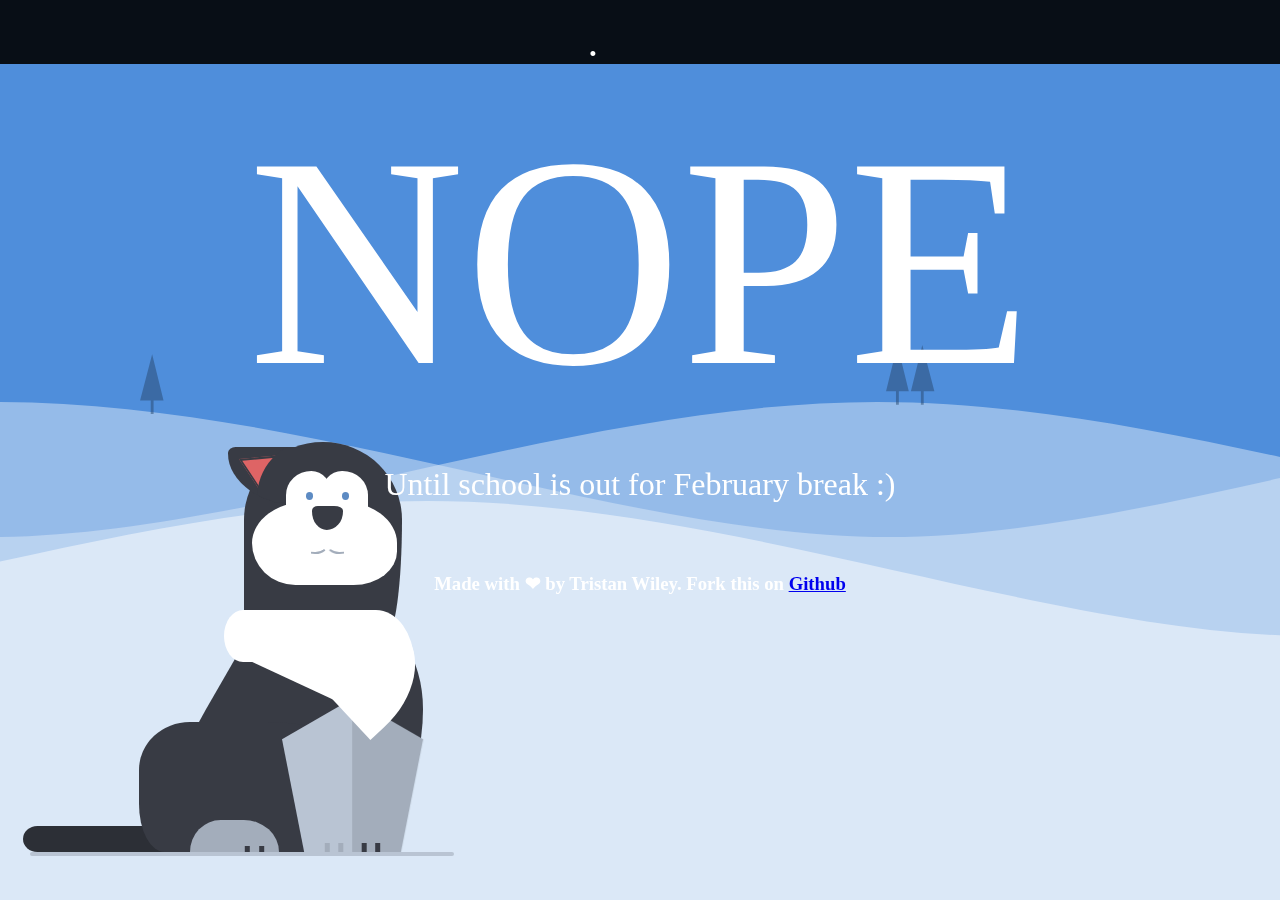
==== commit d3cbc732: "Break" ====
--- a/index.html
+++ b/index.html
@@ -13,7 +13,7 @@
     <div class="ticker-wrap">
         <div class="ticker">
             <div class="ticker__item" id="after-school"></div>
-            <div class="ticker__item">Don't yell at me if we don't have school, I can't control it.</div>
+            <div class="ticker__item">IT'S ALMOST BREAKK YAYYYYYY.</div>
         </div>
     </div>
     <div class="isit">
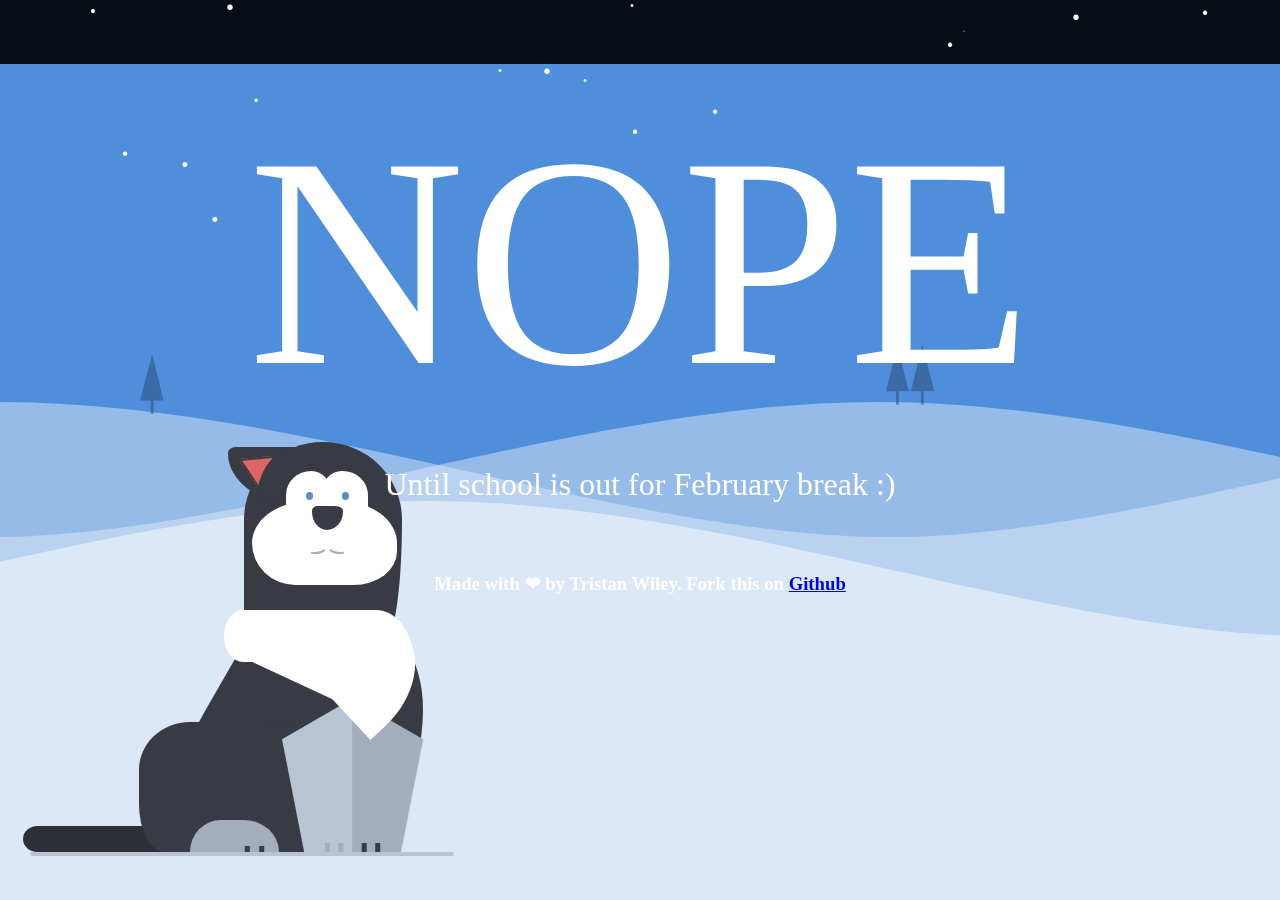
==== commit 2683f3fc: "Blah" ====
--- a/index.html
+++ b/index.html
@@ -13,7 +13,7 @@
     <div class="ticker-wrap">
         <div class="ticker">
             <div class="ticker__item" id="after-school"></div>
-            <div class="ticker__item">IT'S ALMOST BREAKK YAYYYYYY.</div>
+            <div class="ticker__item">Hoping to leave early.. Or have a snow day tomorrow... Yeah...</div>
         </div>
     </div>
     <div class="isit">
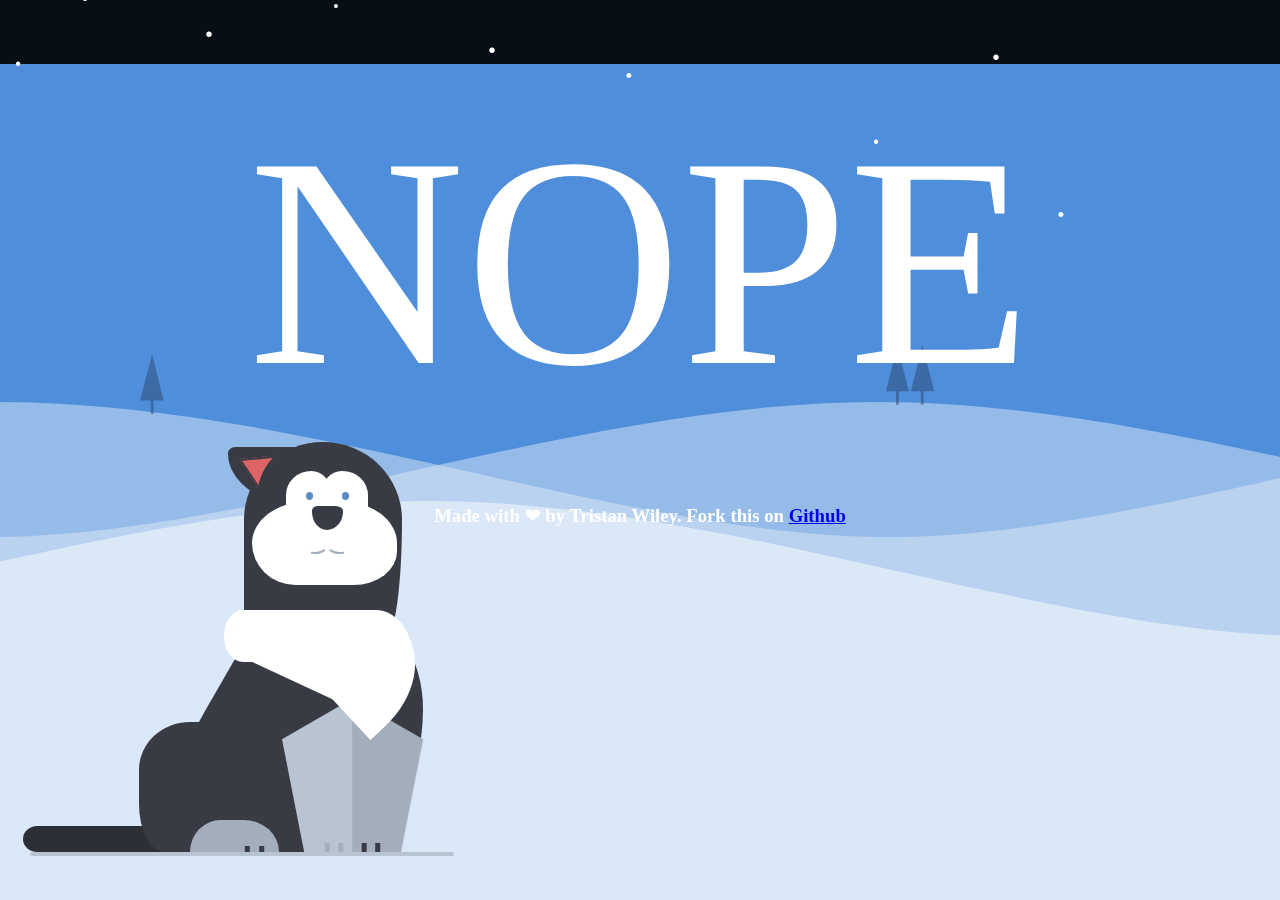
==== commit 5c8cd10d: "Bleh #" ====
--- a/index.html
+++ b/index.html
@@ -13,13 +13,13 @@
     <div class="ticker-wrap">
         <div class="ticker">
             <div class="ticker__item" id="after-school"></div>
-            <div class="ticker__item">Hoping to leave early.. Or have a snow day tomorrow... Yeah...</div>
+            <div class="ticker__item">#IWantSnow #Bleh #SchoolIsAlmostDoneGuys</div>
         </div>
     </div>
     <div class="isit">
         <h1 class="isclosed" style="display:flex;justify-content:center;align-items:center;font-size:300px; margin-bottom: 10px;">NOPE</h1>
-        <div class="wintertext count" id="countdown"></div>
-        <h1 class="wintertext">Until school is out for February break :)</h1>
+        <!--<div class="wintertext count" id="countdown"></div>-->
+        <!--<h1 class="wintertext">Until school is out for February break :)</h1>-->
         <h3 class="isskan"></h3>
         <h3 class="love" style="margin-top: 70px;">Made with &#10084; by Tristan Wiley. Fork this on <a href="https://github.com/TristanWiley/IsMarcellusClosed">Github</a></h3>
     </div>
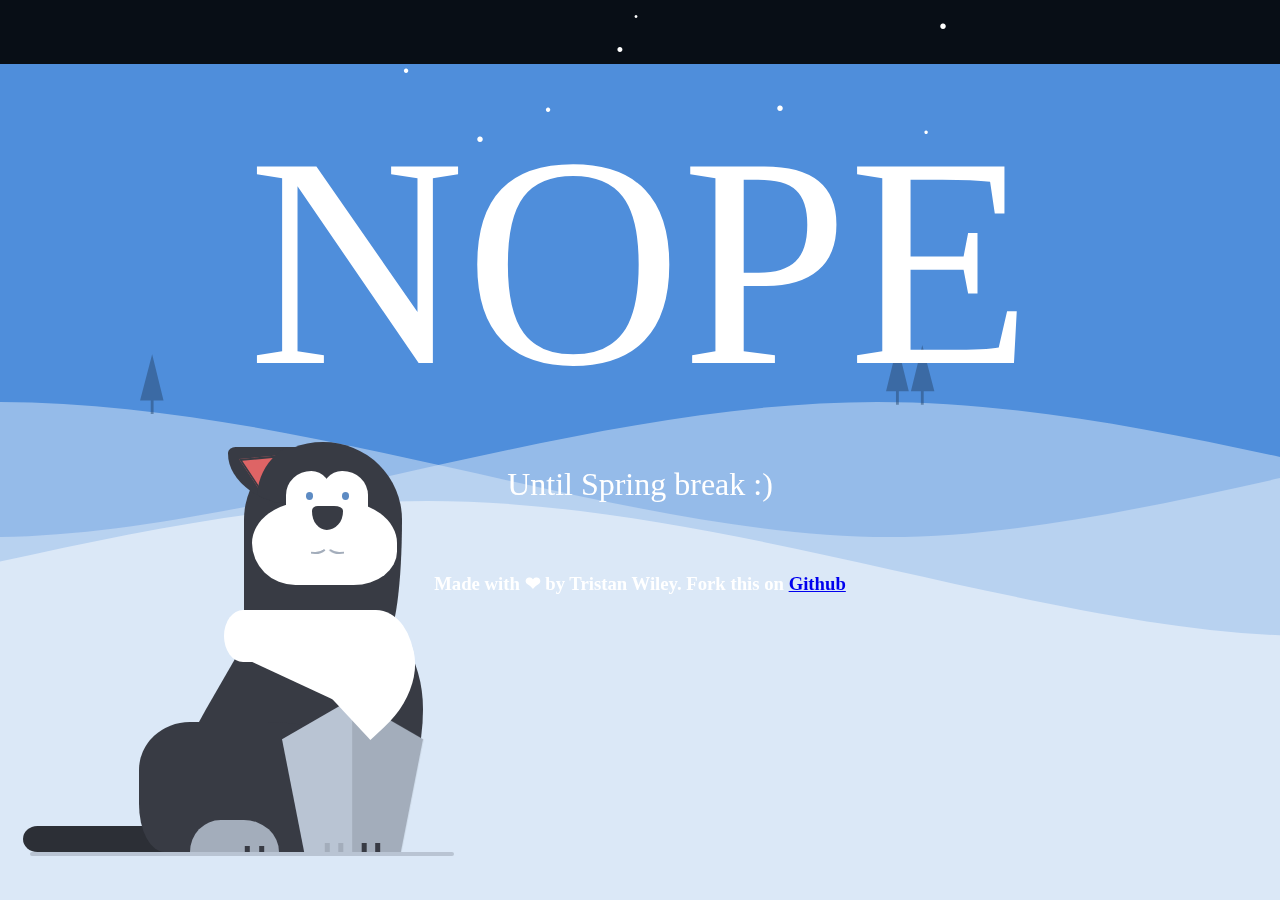
==== commit cd100cfe: "Spring break" ====
--- a/index.html
+++ b/index.html
@@ -18,8 +18,8 @@
     </div>
     <div class="isit">
         <h1 class="isclosed" style="display:flex;justify-content:center;align-items:center;font-size:300px; margin-bottom: 10px;">NOPE</h1>
-        <!--<div class="wintertext count" id="countdown"></div>-->
-        <!--<h1 class="wintertext">Until school is out for February break :)</h1>-->
+        <div class="wintertext count" id="countdown"></div>
+        <h1 class="wintertext">Until Spring break :)</h1>
         <h3 class="isskan"></h3>
         <h3 class="love" style="margin-top: 70px;">Made with &#10084; by Tristan Wiley. Fork this on <a href="https://github.com/TristanWiley/IsMarcellusClosed">Github</a></h3>
     </div>
@@ -96,7 +96,7 @@
         </script>
     </div>
     <script>
-        var end = new Date('02/17/2017 2:20 PM');
+        var end = new Date('04/14/2017 2:20 PM');
 
         var _second = 1000;
         var _minute = _second * 60;
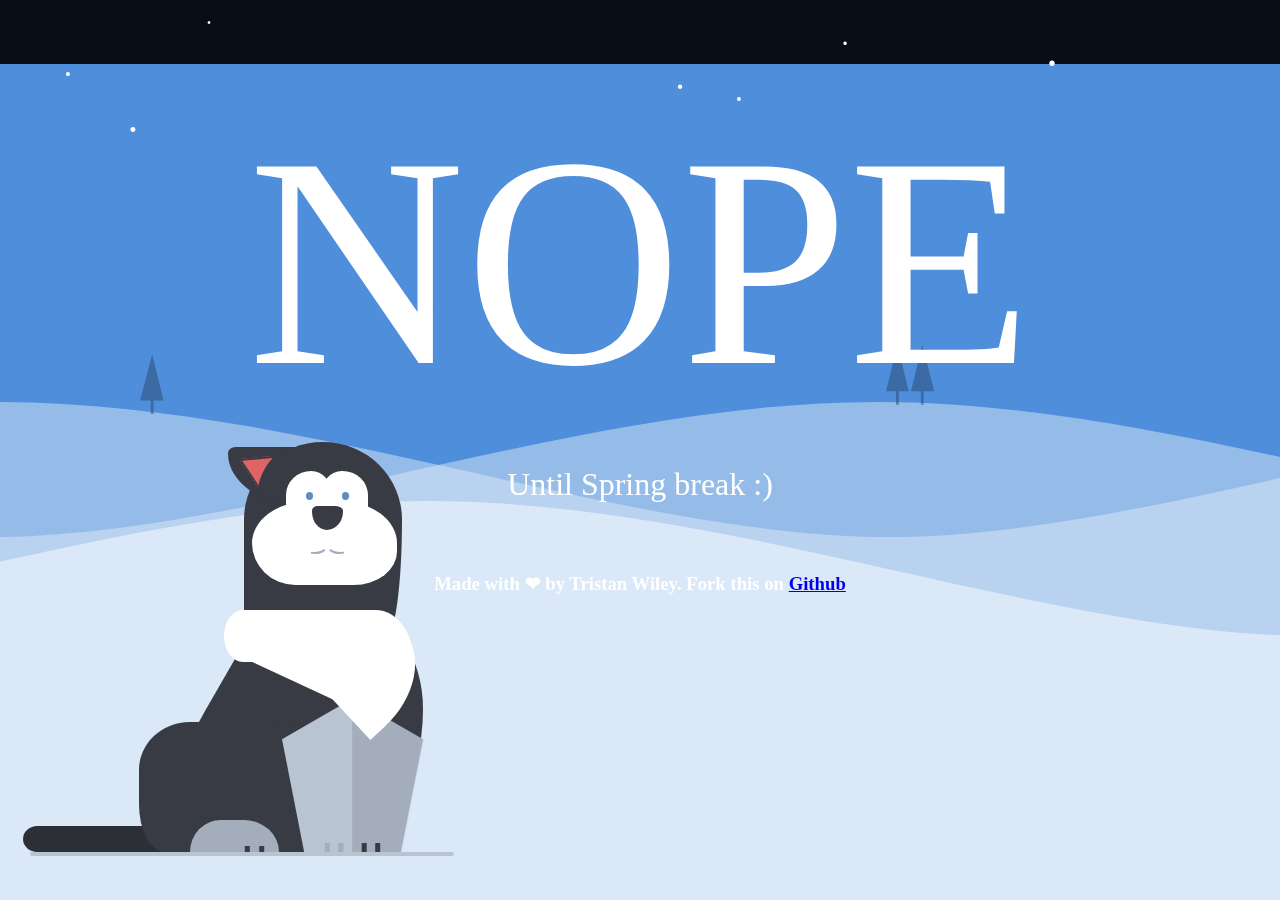
==== commit b8d33193: "Message" ====
--- a/index.html
+++ b/index.html
@@ -13,7 +13,7 @@
     <div class="ticker-wrap">
         <div class="ticker">
             <div class="ticker__item" id="after-school"></div>
-            <div class="ticker__item">#IWantSnow #Bleh #SchoolIsAlmostDoneGuys</div>
+            <div class="ticker__item">Don't forget to check this week to see if we have a snowday! And share!</div>
         </div>
     </div>
     <div class="isit">
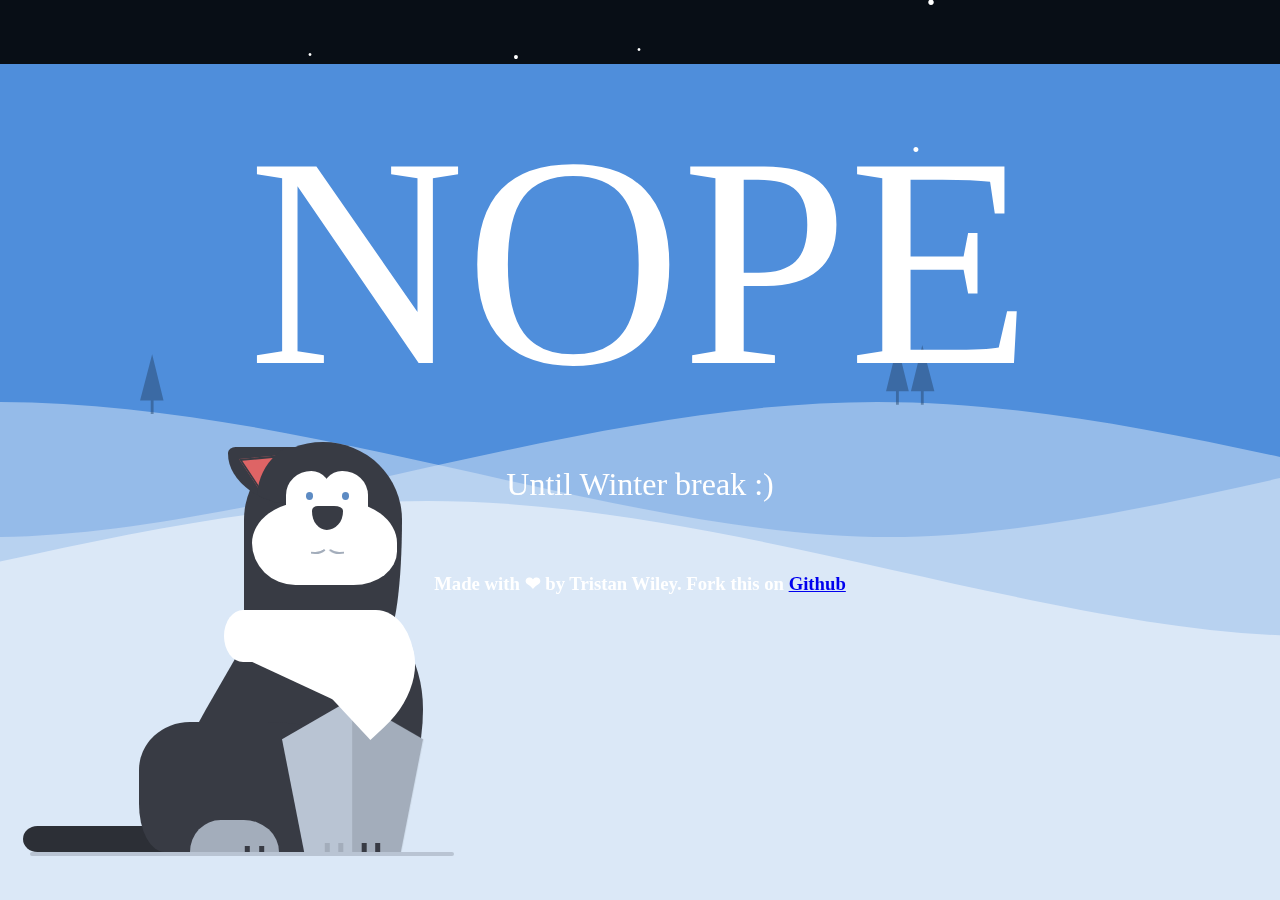
==== commit d11a743f: "Update index.html" ====
--- a/index.html
+++ b/index.html
@@ -19,7 +19,7 @@
     <div class="isit">
         <h1 class="isclosed" style="display:flex;justify-content:center;align-items:center;font-size:300px; margin-bottom: 10px;">NOPE</h1>
         <div class="wintertext count" id="countdown"></div>
-        <h1 class="wintertext">Until Spring break :)</h1>
+        <h1 class="wintertext">Until Winter break :)</h1>
         <h3 class="isskan"></h3>
         <h3 class="love" style="margin-top: 70px;">Made with &#10084; by Tristan Wiley. Fork this on <a href="https://github.com/TristanWiley/IsMarcellusClosed">Github</a></h3>
     </div>
@@ -96,7 +96,7 @@
         </script>
     </div>
     <script>
-        var end = new Date('04/14/2017 2:20 PM');
+        var end = new Date('12/22/2017 2:20 PM');
 
         var _second = 1000;
         var _minute = _second * 60;
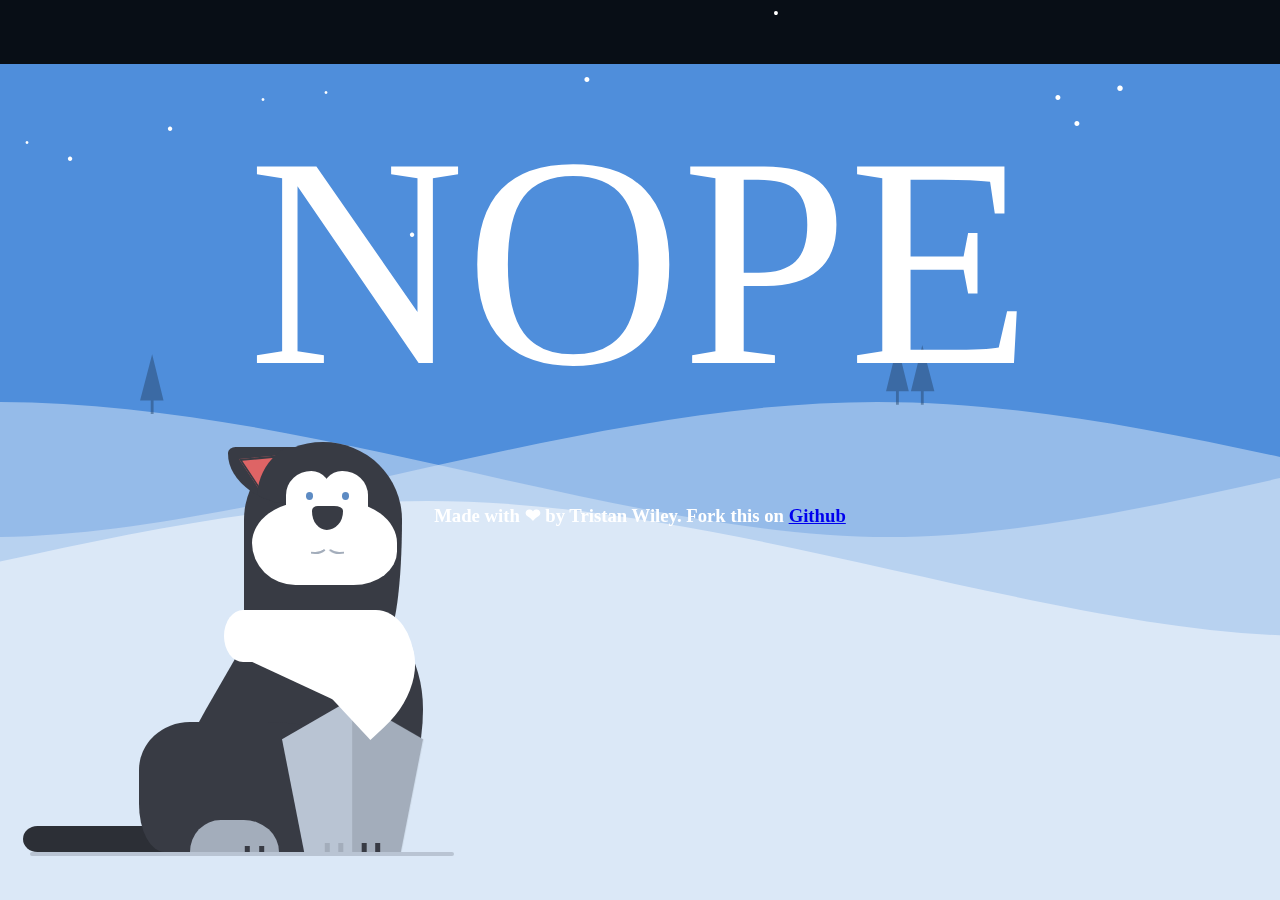
==== commit 390291d8: "Bug fixes" ====
--- a/index.html
+++ b/index.html
@@ -18,8 +18,8 @@
     </div>
     <div class="isit">
         <h1 class="isclosed" style="display:flex;justify-content:center;align-items:center;font-size:300px; margin-bottom: 10px;">NOPE</h1>
-        <div class="wintertext count" id="countdown"></div>
-        <h1 class="wintertext">Until Winter break :)</h1>
+        <!-- <div class="wintertext count" id="countdown"></div>
+        <h1 class="wintertext">Until Winter break :)</h1> -->
         <h3 class="isskan"></h3>
         <h3 class="love" style="margin-top: 70px;">Made with &#10084; by Tristan Wiley. Fork this on <a href="https://github.com/TristanWiley/IsMarcellusClosed">Github</a></h3>
     </div>
